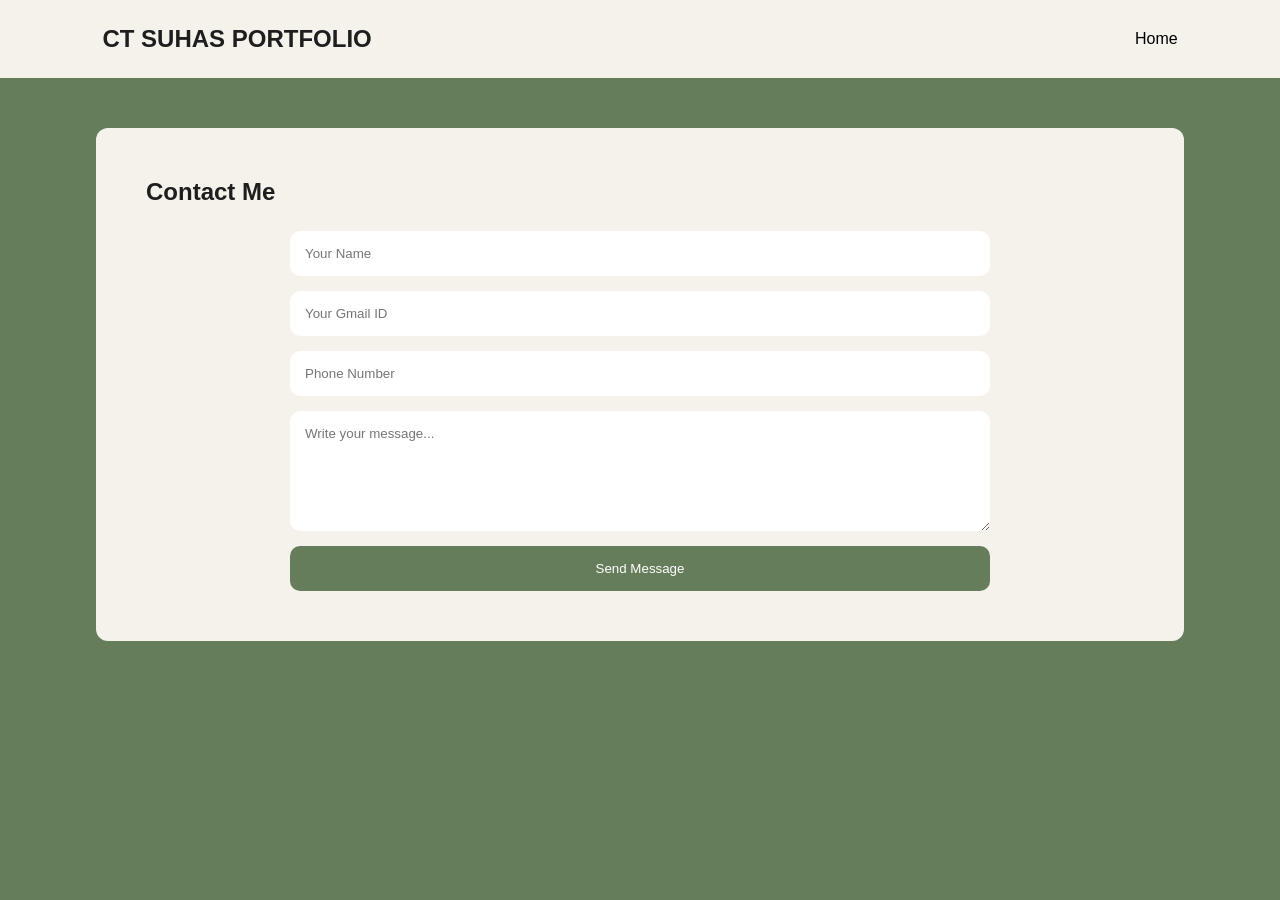
==== contact.html @ 2fefd1f5 "Professional Portfolio" ====
<!DOCTYPE html>
<html>
<head>

<title>Contact CT Suhas</title>

<link rel="stylesheet" href="style.css">

</head>

<body>

<header>

    <div class="logo">
        CT SUHAS PORTFOLIO
    </div>

    <nav>

        <a href="index.html">
            Home
        </a>

    </nav>

</header>

<section class="content-section">

    <h2>Contact Me</h2>

    <form
        class="contact-form"
        action="https://formspree.io/f/mdavabdr"
        method="POST">

        <input
            type="text"
            name="name"
            placeholder="Your Name"
            required>

        <input
            type="email"
            name="email"
            placeholder="Your Gmail ID"
            required>

        <input
            type="tel"
            name="phone"
            placeholder="Phone Number"
            required>

        <textarea
            name="message"
            rows="6"
            placeholder="Write your message..."
            required></textarea>

        <button type="submit">

            Send Message

        </button>

    </form>

</section>

</body>
</html>
---- style.css ----
*{
margin:0;
padding:0;
box-sizing:border-box;
font-family:Arial,sans-serif;
scroll-behavior:smooth;
}

body{
background:#657D5A;
color:#1E1E1E;
}

header{
background:#F5F2EB;
padding:25px 8%;
display:flex;
justify-content:space-between;
align-items:center;
}

.logo{
font-size:1.5rem;
font-weight:bold;
}

nav a{
margin-left:20px;
text-decoration:none;
color:black;
}

.hero{
display:flex;
justify-content:space-between;
align-items:center;
padding:80px 10%;
min-height:70vh;
}

.hero-left{
width:60%;
}

.hero-left h1{
font-size:4rem;
margin-bottom:20px;
}

.hero-left p{
font-size:1.2rem;
line-height:1.8;
}

.contact-btn{
background:#F5F2EB;
padding:18px 30px;
border-radius:10px;
text-decoration:none;
color:black;
font-weight:bold;
}

.content-section{
background:#F5F2EB;
margin:50px auto;
width:85%;
padding:50px;
border-radius:12px;
}

.content-section h2{
margin-bottom:25px;
}

.card{
background:#EAE3D7;
padding:20px;
margin-bottom:15px;
border-radius:10px;
}

.skills-grid{
display:grid;
grid-template-columns:repeat(auto-fit,minmax(150px,1fr));
gap:15px;
}

.skill{
background:#EAE3D7;
padding:20px;
text-align:center;
border-radius:10px;
}

.accordion{
background:#EAE3D7;
cursor:pointer;
padding:18px;
width:100%;
border:none;
text-align:left;
font-size:1rem;
margin-top:10px;
}

.panel{
display:none;
background:white;
padding:20px;
}

.contact-form{
display:flex;
flex-direction:column;
gap:15px;
max-width:700px;
margin:auto;
}

.contact-form input,
.contact-form textarea{
padding:15px;
border:none;
border-radius:10px;
}

.contact-form button{
padding:15px;
background:#657D5A;
color:white;
border:none;
border-radius:10px;
cursor:pointer;
}

footer{
background:#F5F2EB;
text-align:center;
padding:25px;
margin-top:50px;
}

@media(max-width:768px){

.hero{
flex-direction:column;
text-align:center;
}

.hero-left{
width:100%;
}

.hero-left h1{
font-size:2.5rem;
}

}
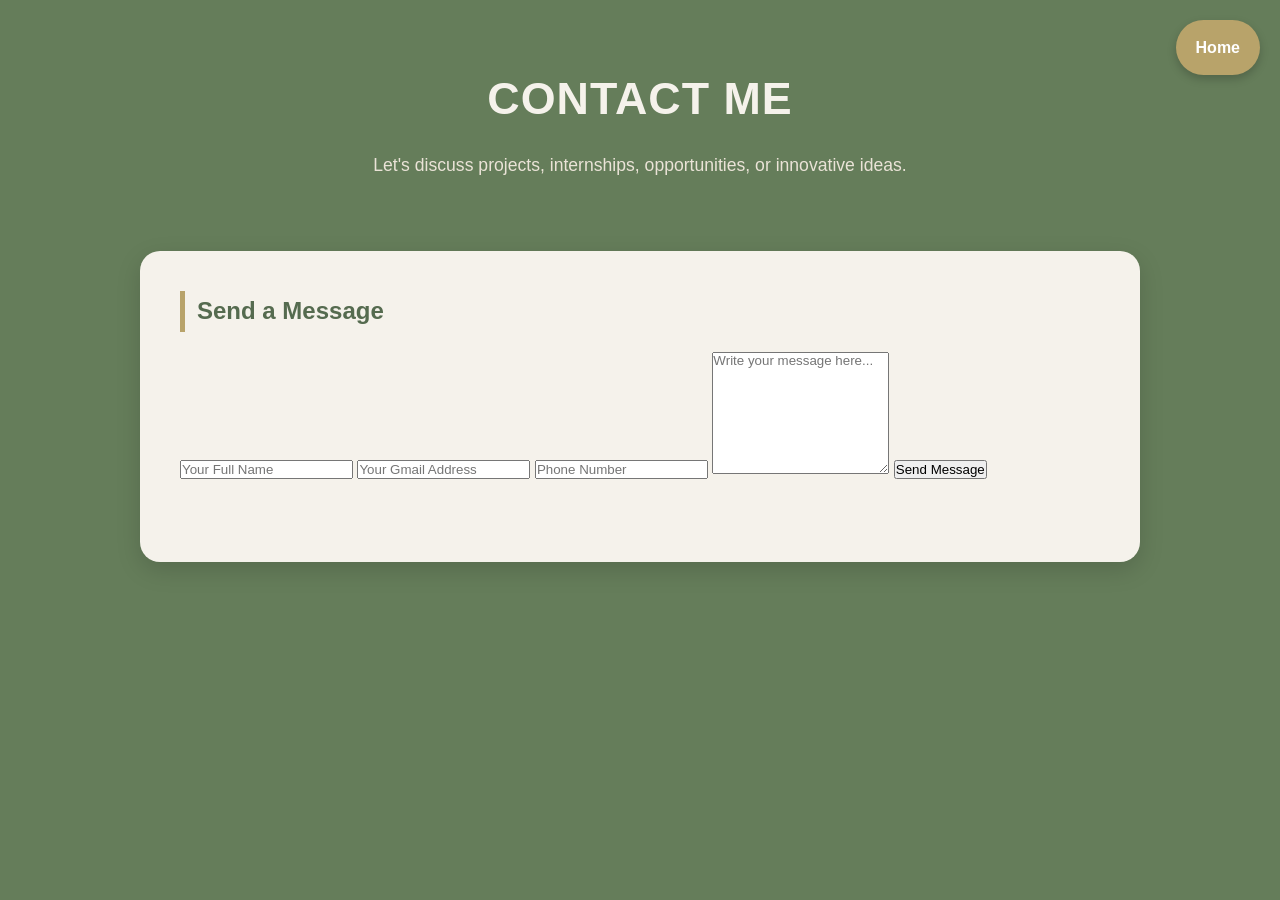
==== commit 4e55aac8: "Professional Portfolio" ====
--- a/contact.html
+++ b/contact.html
@@ -1,6 +1,10 @@
 <!DOCTYPE html>
-<html>
+<html lang="en">
+
 <head>
+
+<meta charset="UTF-8">
+<meta name="viewport" content="width=device-width, initial-scale=1.0">
 
 <title>Contact CT Suhas</title>
 
@@ -10,64 +14,66 @@
 
 <body>
 
+<a href="index.html" class="contact-btn">
+    Home
+</a>
+
 <header>
 
-    <div class="logo">
-        CT SUHAS PORTFOLIO
-    </div>
+    <h1>CONTACT ME</h1>
 
-    <nav>
-
-        <a href="index.html">
-            Home
-        </a>
-
-    </nav>
+    <p class="subtitle">
+        Let's discuss projects, internships, opportunities,
+        or innovative ideas.
+    </p>
 
 </header>
 
-<section class="content-section">
+<div class="container">
 
-    <h2>Contact Me</h2>
+    <section>
 
-    <form
-        class="contact-form"
-        action="https://formspree.io/f/mdavabdr"
-        method="POST">
+        <h2>Send a Message</h2>
 
-        <input
-            type="text"
-            name="name"
-            placeholder="Your Name"
-            required>
+        <form
+            action="https://formspree.io/f/mdavabdr"
+            method="POST"
+            class="contact-form">
 
-        <input
-            type="email"
-            name="email"
-            placeholder="Your Gmail ID"
-            required>
+            <input
+                type="text"
+                name="name"
+                placeholder="Your Full Name"
+                required>
 
-        <input
-            type="tel"
-            name="phone"
-            placeholder="Phone Number"
-            required>
+            <input
+                type="email"
+                name="email"
+                placeholder="Your Gmail Address"
+                required>
 
-        <textarea
-            name="message"
-            rows="6"
-            placeholder="Write your message..."
-            required></textarea>
+            <input
+                type="tel"
+                name="phone"
+                placeholder="Phone Number"
+                required>
 
-        <button type="submit">
+            <textarea
+                name="message"
+                rows="8"
+                placeholder="Write your message here..."
+                required></textarea>
 
-            Send Message
+            <button type="submit">
+                Send Message
+            </button>
 
-        </button>
+        </form>
 
-    </form>
+    </section>
 
-</section>
+</div>
 
 </body>
+
 </html>
--- a/style.css
+++ b/style.css
@@ -1,159 +1,167 @@
+/* ---------- RESET ---------- */
+
 *{
-margin:0;
-padding:0;
-box-sizing:border-box;
-font-family:Arial,sans-serif;
-scroll-behavior:smooth;
+    margin:0;
+    padding:0;
+    box-sizing:border-box;
+    font-family:'Segoe UI',sans-serif;
 }
 
 body{
-background:#657D5A;
-color:#1E1E1E;
+    background:#657D5A;
+    color:#1E1E1E;
+    line-height:1.7;
 }
 
+/* ---------- HEADER ---------- */
+
 header{
-background:#F5F2EB;
-padding:25px 8%;
-display:flex;
-justify-content:space-between;
-align-items:center;
+    text-align:center;
+    padding:60px 20px 40px;
 }
 
-.logo{
-font-size:1.5rem;
-font-weight:bold;
+header h1{
+    color:#F5F2EB;
+    font-size:2.8rem;
+    margin-bottom:15px;
+    letter-spacing:1px;
 }
 
-nav a{
-margin-left:20px;
-text-decoration:none;
-color:black;
+.subtitle{
+    color:#EAE3D7;
+    font-size:1.1rem;
 }
 
-.hero{
-display:flex;
-justify-content:space-between;
-align-items:center;
-padding:80px 10%;
-min-height:70vh;
+/* ---------- MAIN CONTAINER ---------- */
+
+.container{
+    max-width:1000px;
+    margin:30px auto;
+    background:#F5F2EB;
+    padding:40px;
+    border-radius:20px;
+    box-shadow:0 8px 25px rgba(0,0,0,0.15);
 }
 
-.hero-left{
-width:60%;
+/* ---------- SECTIONS ---------- */
+
+section{
+    margin-bottom:40px;
 }
 
-.hero-left h1{
-font-size:4rem;
-margin-bottom:20px;
+h2{
+    color:#556B4F;
+    margin-bottom:20px;
+    border-left:5px solid #B8A36A;
+    padding-left:12px;
 }
 
-.hero-left p{
-font-size:1.2rem;
-line-height:1.8;
+p{
+    color:#333;
+}
+
+/* ---------- ACCORDION ---------- */
+
+.accordion{
+    width:100%;
+    background:#EAE3D7;
+    border:none;
+    padding:15px;
+    text-align:left;
+    border-radius:8px;
+    margin-bottom:10px;
+    cursor:pointer;
+    font-size:1rem;
+    font-weight:600;
+    transition:0.3s;
+}
+
+.accordion:hover{
+    background:#D8D0C3;
+}
+
+.details{
+    display:none;
+    background:white;
+    padding:15px;
+    border-radius:8px;
+    margin-bottom:15px;
+    border-left:4px solid #B8A36A;
+}
+
+/* ---------- SKILLS ---------- */
+
+.skills{
+    display:flex;
+    flex-direction:column;
+    gap:12px;
+}
+
+.skill-item{
+    background:#EAE3D7;
+    padding:15px;
+    border-radius:8px;
+    transition:0.3s;
+}
+
+.skill-item:hover{
+    background:#D8D0C3;
+    transform:translateX(5px);
+}
+
+/* ---------- BUTTONS ---------- */
+
+.resume-btn{
+    display:inline-block;
+    background:#B8A36A;
+    color:white;
+    text-decoration:none;
+    padding:14px 28px;
+    border-radius:8px;
+    font-weight:bold;
+    transition:0.3s;
+}
+
+.resume-btn:hover{
+    background:#9D8855;
 }
 
 .contact-btn{
-background:#F5F2EB;
-padding:18px 30px;
-border-radius:10px;
-text-decoration:none;
-color:black;
-font-weight:bold;
+    position:fixed;
+    top:20px;
+    right:20px;
+    background:#B8A36A;
+    color:white;
+    text-decoration:none;
+    padding:14px 20px;
+    border-radius:30px;
+    font-weight:bold;
+    box-shadow:0 4px 10px rgba(0,0,0,0.2);
+    transition:0.3s;
 }
 
-.content-section{
-background:#F5F2EB;
-margin:50px auto;
-width:85%;
-padding:50px;
-border-radius:12px;
+.contact-btn:hover{
+    background:#9D8855;
 }
 
-.content-section h2{
-margin-bottom:25px;
-}
-
-.card{
-background:#EAE3D7;
-padding:20px;
-margin-bottom:15px;
-border-radius:10px;
-}
-
-.skills-grid{
-display:grid;
-grid-template-columns:repeat(auto-fit,minmax(150px,1fr));
-gap:15px;
-}
-
-.skill{
-background:#EAE3D7;
-padding:20px;
-text-align:center;
-border-radius:10px;
-}
-
-.accordion{
-background:#EAE3D7;
-cursor:pointer;
-padding:18px;
-width:100%;
-border:none;
-text-align:left;
-font-size:1rem;
-margin-top:10px;
-}
-
-.panel{
-display:none;
-background:white;
-padding:20px;
-}
-
-.contact-form{
-display:flex;
-flex-direction:column;
-gap:15px;
-max-width:700px;
-margin:auto;
-}
-
-.contact-form input,
-.contact-form textarea{
-padding:15px;
-border:none;
-border-radius:10px;
-}
-
-.contact-form button{
-padding:15px;
-background:#657D5A;
-color:white;
-border:none;
-border-radius:10px;
-cursor:pointer;
-}
-
-footer{
-background:#F5F2EB;
-text-align:center;
-padding:25px;
-margin-top:50px;
-}
+/* ---------- MOBILE ---------- */
 
 @media(max-width:768px){
 
-.hero{
-flex-direction:column;
-text-align:center;
-}
+    header h1{
+        font-size:2rem;
+    }
 
-.hero-left{
-width:100%;
-}
+    .container{
+        margin:15px;
+        padding:25px;
+    }
 
-.hero-left h1{
-font-size:2.5rem;
-}
+    .contact-btn{
+        top:15px;
+        right:15px;
+        padding:12px 16px;
+        font-size:0.9rem;
+    }
 
-}
+}
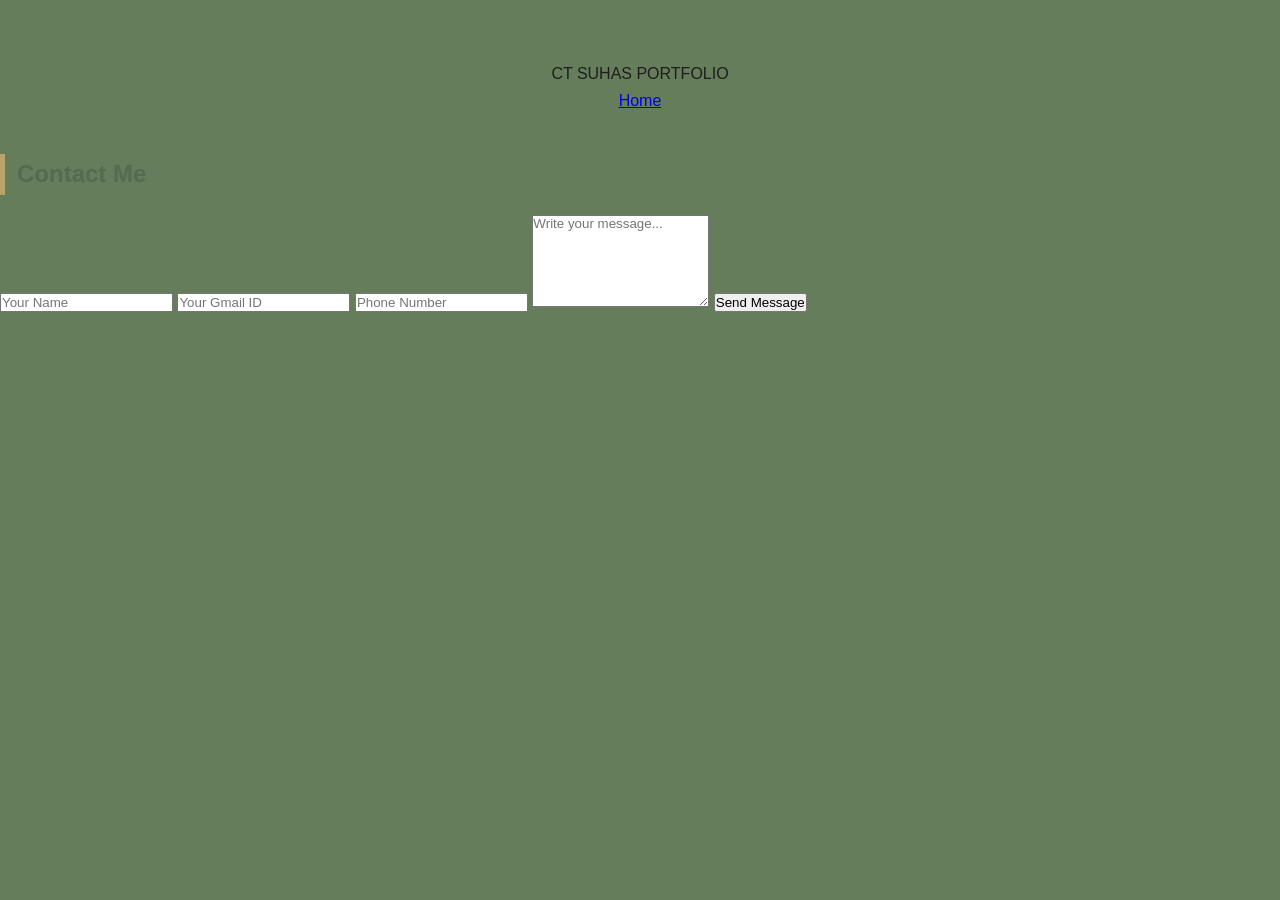
==== commit 6d2f37d0: "Professional Portfolio" ====
--- a/contact.html
+++ b/contact.html
@@ -1,10 +1,6 @@
 <!DOCTYPE html>
-<html lang="en">
-
+<html>
 <head>
-
-<meta charset="UTF-8">
-<meta name="viewport" content="width=device-width, initial-scale=1.0">
 
 <title>Contact CT Suhas</title>
 
@@ -14,66 +10,64 @@
 
 <body>
 
-<a href="index.html" class="contact-btn">
-    Home
-</a>
-
 <header>
 
-    <h1>CONTACT ME</h1>
+    <div class="logo">
+        CT SUHAS PORTFOLIO
+    </div>
 
-    <p class="subtitle">
-        Let's discuss projects, internships, opportunities,
-        or innovative ideas.
-    </p>
+    <nav>
+
+        <a href="index.html">
+            Home
+        </a>
+
+    </nav>
 
 </header>
 
-<div class="container">
+<section class="content-section">
 
-    <section>
+    <h2>Contact Me</h2>
 
-        <h2>Send a Message</h2>
+    <form
+        class="contact-form"
+        action="https://formspree.io/f/mdavabdr"
+        method="POST">
 
-        <form
-            action="https://formspree.io/f/mdavabdr"
-            method="POST"
-            class="contact-form">
+        <input
+            type="text"
+            name="name"
+            placeholder="Your Name"
+            required>
 
-            <input
-                type="text"
-                name="name"
-                placeholder="Your Full Name"
-                required>
+        <input
+            type="email"
+            name="email"
+            placeholder="Your Gmail ID"
+            required>
 
-            <input
-                type="email"
-                name="email"
-                placeholder="Your Gmail Address"
-                required>
+        <input
+            type="tel"
+            name="phone"
+            placeholder="Phone Number"
+            required>
 
-            <input
-                type="tel"
-                name="phone"
-                placeholder="Phone Number"
-                required>
+        <textarea
+            name="message"
+            rows="6"
+            placeholder="Write your message..."
+            required></textarea>
 
-            <textarea
-                name="message"
-                rows="8"
-                placeholder="Write your message here..."
-                required></textarea>
+        <button type="submit">
 
-            <button type="submit">
-                Send Message
-            </button>
+            Send Message
 
-        </form>
+        </button>
 
-    </section>
+    </form>
 
-</div>
+</section>
 
 </body>
-
 </html>
--- a/style.css
+++ b/style.css
@@ -1,5 +1,3 @@
-/* ---------- RESET ---------- */
-
 *{
     margin:0;
     padding:0;
@@ -21,54 +19,54 @@
 }
 
 header h1{
+    font-size:3rem;
     color:#F5F2EB;
-    font-size:2.8rem;
+    letter-spacing:2px;
     margin-bottom:15px;
-    letter-spacing:1px;
 }
 
 .subtitle{
     color:#EAE3D7;
-    font-size:1.1rem;
+    font-size:1.2rem;
 }
 
 /* ---------- MAIN CONTAINER ---------- */
 
 .container{
     max-width:1000px;
-    margin:30px auto;
-    background:#F5F2EB;
-    padding:40px;
-    border-radius:20px;
-    box-shadow:0 8px 25px rgba(0,0,0,0.15);
+    margin:auto;
+    padding:30px;
 }
 
-/* ---------- SECTIONS ---------- */
+.left-content{
+    background:#F5F2EB;
+    border-radius:20px;
+    padding:40px;
+    box-shadow:0 10px 30px rgba(0,0,0,0.15);
+}
+
+/* ---------- SECTION ---------- */
 
 section{
     margin-bottom:40px;
 }
 
 h2{
+    margin-bottom:20px;
     color:#556B4F;
-    margin-bottom:20px;
     border-left:5px solid #B8A36A;
     padding-left:12px;
-}
-
-p{
-    color:#333;
 }
 
 /* ---------- ACCORDION ---------- */
 
 .accordion{
     width:100%;
+    text-align:left;
     background:#EAE3D7;
     border:none;
-    padding:15px;
-    text-align:left;
-    border-radius:8px;
+    padding:16px;
+    border-radius:10px;
     margin-bottom:10px;
     cursor:pointer;
     font-size:1rem;
@@ -77,15 +75,16 @@
 }
 
 .accordion:hover{
-    background:#D8D0C3;
+    background:#dcd3c4;
+    transform:translateX(5px);
 }
 
 .details{
     display:none;
     background:white;
-    padding:15px;
-    border-radius:8px;
+    padding:18px;
     margin-bottom:15px;
+    border-radius:10px;
     border-left:4px solid #B8A36A;
 }
 
@@ -100,13 +99,14 @@
 .skill-item{
     background:#EAE3D7;
     padding:15px;
-    border-radius:8px;
+    border-radius:10px;
+    font-weight:500;
     transition:0.3s;
 }
 
 .skill-item:hover{
-    background:#D8D0C3;
-    transform:translateX(5px);
+    background:#dcd3c4;
+    transform:translateX(8px);
 }
 
 /* ---------- BUTTONS ---------- */
@@ -117,31 +117,53 @@
     color:white;
     text-decoration:none;
     padding:14px 28px;
-    border-radius:8px;
+    border-radius:10px;
     font-weight:bold;
     transition:0.3s;
 }
 
 .resume-btn:hover{
-    background:#9D8855;
+    background:#9c8854;
 }
 
 .contact-btn{
     position:fixed;
-    top:20px;
-    right:20px;
+    right:25px;
+    top:25px;
+    text-decoration:none;
     background:#B8A36A;
     color:white;
-    text-decoration:none;
-    padding:14px 20px;
-    border-radius:30px;
+    padding:14px 22px;
+    border-radius:50px;
     font-weight:bold;
-    box-shadow:0 4px 10px rgba(0,0,0,0.2);
+    z-index:999;
+    box-shadow:0 5px 15px rgba(0,0,0,0.2);
     transition:0.3s;
 }
 
 .contact-btn:hover{
-    background:#9D8855;
+    background:#9c8854;
+    transform:scale(1.05);
+}
+
+/* ---------- SCROLL EFFECT ---------- */
+
+.left-content section{
+    animation:fadeUp 0.8s ease;
+}
+
+@keyframes fadeUp{
+
+    from{
+        opacity:0;
+        transform:translateY(20px);
+    }
+
+    to{
+        opacity:1;
+        transform:translateY(0);
+    }
+
 }
 
 /* ---------- MOBILE ---------- */
@@ -152,15 +174,14 @@
         font-size:2rem;
     }
 
-    .container{
-        margin:15px;
+    .left-content{
         padding:25px;
     }
 
     .contact-btn{
+        right:15px;
         top:15px;
-        right:15px;
-        padding:12px 16px;
+        padding:12px 18px;
         font-size:0.9rem;
     }
 
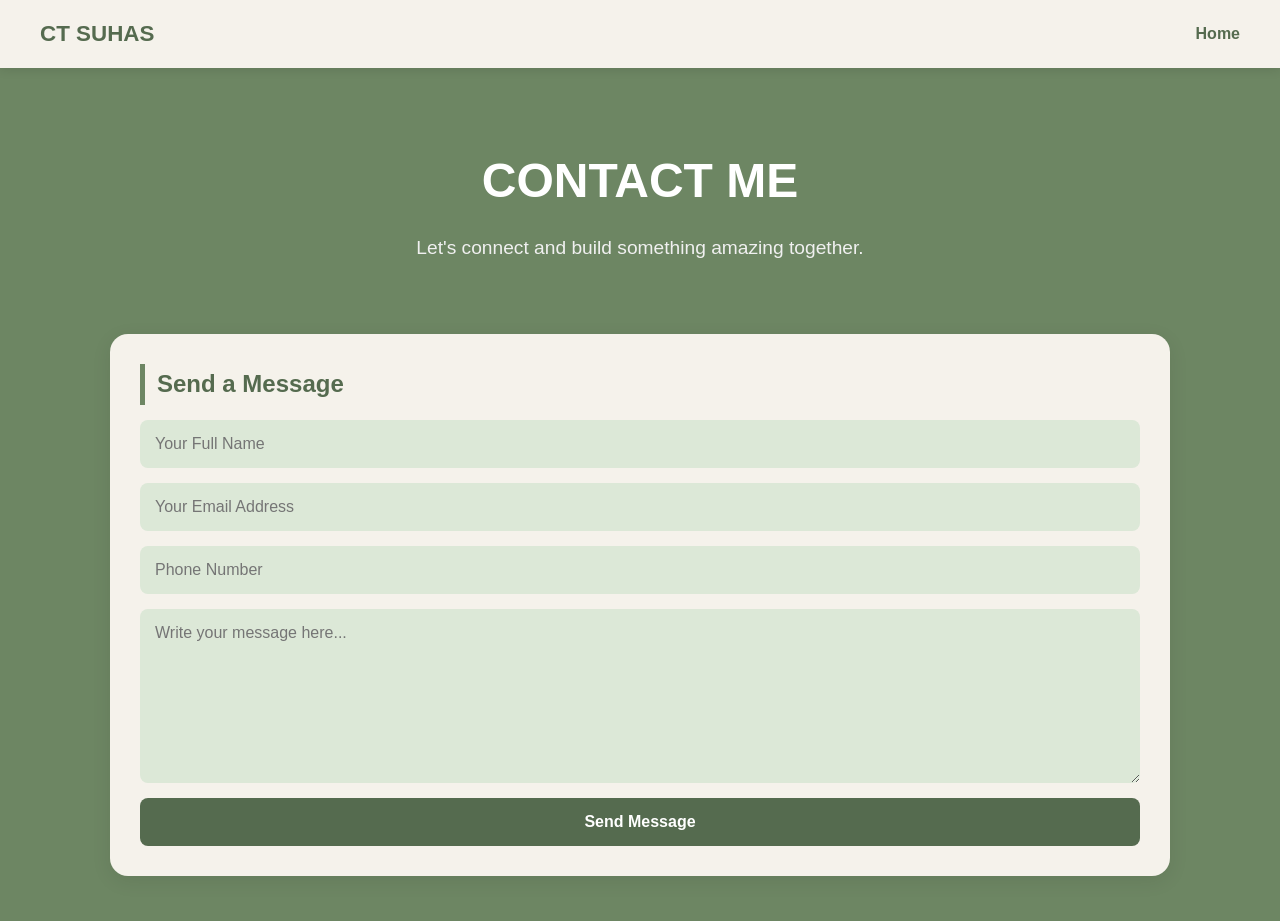
==== commit 1b53cb24: "Final Portfolio" ====
--- a/contact.html
+++ b/contact.html
@@ -1,6 +1,10 @@
 <!DOCTYPE html>
-<html>
+<html lang="en">
+
 <head>
+
+<meta charset="UTF-8">
+<meta name="viewport" content="width=device-width, initial-scale=1.0">
 
 <title>Contact CT Suhas</title>
 
@@ -10,64 +14,83 @@
 
 <body>
 
+<!-- FIXED NAVBAR -->
+
+<nav class="navbar">
+
+<div class="logo">
+CT SUHAS
+</div>
+
+<ul>
+
+<li><a href="index.html">Home</a></li>
+
+</ul>
+
+</nav>
+
 <header>
 
-    <div class="logo">
-        CT SUHAS PORTFOLIO
-    </div>
+<h1>
+CONTACT ME
+</h1>
 
-    <nav>
+<p class="subtitle">
 
-        <a href="index.html">
-            Home
-        </a>
+Let's connect and build something amazing together.
 
-    </nav>
+</p>
 
 </header>
 
-<section class="content-section">
+<div class="container">
 
-    <h2>Contact Me</h2>
+<section class="content-card">
 
-    <form
-        class="contact-form"
-        action="https://formspree.io/f/mdavabdr"
-        method="POST">
+<h2>Send a Message</h2>
 
-        <input
-            type="text"
-            name="name"
-            placeholder="Your Name"
-            required>
+<form
+action="https://formspree.io/f/mdavabdr"
+method="POST"
+class="contact-form">
 
-        <input
-            type="email"
-            name="email"
-            placeholder="Your Gmail ID"
-            required>
+<input
+type="text"
+name="name"
+placeholder="Your Full Name"
+required>
 
-        <input
-            type="tel"
-            name="phone"
-            placeholder="Phone Number"
-            required>
+<input
+type="email"
+name="email"
+placeholder="Your Email Address"
+required>
 
-        <textarea
-            name="message"
-            rows="6"
-            placeholder="Write your message..."
-            required></textarea>
+<input
+type="tel"
+name="phone"
+placeholder="Phone Number"
+required>
 
-        <button type="submit">
+<textarea
+name="message"
+rows="8"
+placeholder="Write your message here..."
+required></textarea>
 
-            Send Message
+<button type="submit">
 
-        </button>
+Send Message
 
-    </form>
+</button>
+
+</form>
 
 </section>
 
+</div>
+
 </body>
+
 </html>
--- a/style.css
+++ b/style.css
@@ -1,3 +1,7 @@
+/* =========================
+   GLOBAL
+========================= */
+
 *{
     margin:0;
     padding:0;
@@ -5,184 +9,273 @@
     font-family:'Segoe UI',sans-serif;
 }
 
+html{
+    scroll-behavior:smooth;
+}
+
 body{
-    background:#657D5A;
-    color:#1E1E1E;
+    background:#6D8663;
+    color:#1f1f1f;
     line-height:1.7;
 }
 
-/* ---------- HEADER ---------- */
+/* =========================
+   NAVBAR
+========================= */
+
+.navbar{
+    position:fixed;
+    top:0;
+    left:0;
+    width:100%;
+    background:#F5F2EB;
+    display:flex;
+    justify-content:space-between;
+    align-items:center;
+    padding:15px 40px;
+    z-index:1000;
+    box-shadow:0 2px 10px rgba(0,0,0,0.1);
+}
+
+.logo{
+    font-size:1.4rem;
+    font-weight:bold;
+    color:#556B4F;
+}
+
+.navbar ul{
+    display:flex;
+    list-style:none;
+    gap:25px;
+}
+
+.navbar a{
+    text-decoration:none;
+    color:#556B4F;
+    font-weight:600;
+}
+
+.navbar a:hover{
+    color:#8BA57E;
+}
+
+/* =========================
+   HEADER
+========================= */
 
 header{
+    margin-top:90px;
     text-align:center;
-    padding:60px 20px 40px;
+    padding:50px 20px;
 }
 
 header h1{
+    color:white;
     font-size:3rem;
-    color:#F5F2EB;
-    letter-spacing:2px;
+    margin-bottom:10px;
+}
+
+.subtitle{
+    color:#F0F0F0;
+    font-size:1.2rem;
+}
+
+/* =========================
+   MAIN CONTAINER
+========================= */
+
+.container{
+    max-width:1100px;
+    margin:auto;
+    padding:20px;
+}
+
+/* =========================
+   CONTENT CARDS
+========================= */
+
+.content-card{
+    background:#F5F2EB;
+    padding:30px;
+    border-radius:18px;
+    margin-bottom:25px;
+    box-shadow:0 5px 20px rgba(0,0,0,0.08);
+}
+
+.content-card h2{
+    color:#556B4F;
     margin-bottom:15px;
-}
-
-.subtitle{
-    color:#EAE3D7;
-    font-size:1.2rem;
-}
-
-/* ---------- MAIN CONTAINER ---------- */
-
-.container{
-    max-width:1000px;
-    margin:auto;
-    padding:30px;
-}
-
-.left-content{
-    background:#F5F2EB;
-    border-radius:20px;
-    padding:40px;
-    box-shadow:0 10px 30px rgba(0,0,0,0.15);
-}
-
-/* ---------- SECTION ---------- */
-
-section{
-    margin-bottom:40px;
-}
-
-h2{
-    margin-bottom:20px;
-    color:#556B4F;
-    border-left:5px solid #B8A36A;
+    border-left:5px solid #6D8663;
     padding-left:12px;
 }
 
-/* ---------- ACCORDION ---------- */
+/* =========================
+   ACCORDION
+========================= */
 
 .accordion{
     width:100%;
+    background:#DCE8D7;
+    border:none;
+    padding:15px;
     text-align:left;
-    background:#EAE3D7;
-    border:none;
-    padding:16px;
-    border-radius:10px;
+    font-size:1rem;
+    border-radius:8px;
+    cursor:pointer;
     margin-bottom:10px;
-    cursor:pointer;
-    font-size:1rem;
     font-weight:600;
     transition:0.3s;
 }
 
 .accordion:hover{
-    background:#dcd3c4;
-    transform:translateX(5px);
+    background:#C7DBC0;
 }
 
 .details{
     display:none;
     background:white;
-    padding:18px;
+    padding:15px;
+    border-left:4px solid #6D8663;
     margin-bottom:15px;
-    border-radius:10px;
-    border-left:4px solid #B8A36A;
-}
-
-/* ---------- SKILLS ---------- */
+    border-radius:8px;
+}
+
+/* =========================
+   SKILLS & HOBBIES
+========================= */
 
 .skills{
     display:flex;
     flex-direction:column;
-    gap:12px;
+    gap:10px;
 }
 
 .skill-item{
-    background:#EAE3D7;
-    padding:15px;
-    border-radius:10px;
-    font-weight:500;
+    background:#DCE8D7;
+    padding:15px;
+    border-radius:8px;
     transition:0.3s;
 }
 
 .skill-item:hover{
-    background:#dcd3c4;
-    transform:translateX(8px);
-}
-
-/* ---------- BUTTONS ---------- */
+    background:#C7DBC0;
+    transform:translateX(5px);
+}
+
+/* =========================
+   BUTTONS
+========================= */
 
 .resume-btn{
     display:inline-block;
-    background:#B8A36A;
+    background:#556B4F;
     color:white;
     text-decoration:none;
-    padding:14px 28px;
-    border-radius:10px;
+    padding:12px 25px;
+    border-radius:8px;
     font-weight:bold;
     transition:0.3s;
 }
 
 .resume-btn:hover{
-    background:#9c8854;
+    background:#44543F;
 }
 
 .contact-btn{
     position:fixed;
-    right:25px;
-    top:25px;
+    right:20px;
+    bottom:20px;
+    background:#556B4F;
+    color:white;
     text-decoration:none;
-    background:#B8A36A;
-    color:white;
-    padding:14px 22px;
+    padding:15px 20px;
     border-radius:50px;
-    font-weight:bold;
     z-index:999;
+    font-weight:bold;
     box-shadow:0 5px 15px rgba(0,0,0,0.2);
-    transition:0.3s;
 }
 
 .contact-btn:hover{
-    background:#9c8854;
-    transform:scale(1.05);
-}
-
-/* ---------- SCROLL EFFECT ---------- */
-
-.left-content section{
-    animation:fadeUp 0.8s ease;
-}
-
-@keyframes fadeUp{
-
-    from{
-        opacity:0;
-        transform:translateY(20px);
-    }
-
-    to{
-        opacity:1;
-        transform:translateY(0);
-    }
-
-}
-
-/* ---------- MOBILE ---------- */
+    background:#44543F;
+}
+
+/* =========================
+   CONTACT PAGE
+========================= */
+
+.contact-form{
+    display:flex;
+    flex-direction:column;
+    gap:15px;
+}
+
+.contact-form input,
+.contact-form textarea{
+    width:100%;
+    padding:15px;
+    border:none;
+    border-radius:8px;
+    background:#DCE8D7;
+    font-size:1rem;
+}
+
+.contact-form textarea{
+    resize:vertical;
+}
+
+.contact-form button{
+    background:#556B4F;
+    color:white;
+    border:none;
+    padding:15px;
+    border-radius:8px;
+    cursor:pointer;
+    font-size:1rem;
+    font-weight:bold;
+}
+
+.contact-form button:hover{
+    background:#44543F;
+}
+
+/* =========================
+   MOBILE
+========================= */
 
 @media(max-width:768px){
+
+    .navbar{
+        flex-direction:column;
+        gap:10px;
+        padding:15px;
+    }
+
+    .navbar ul{
+        flex-wrap:wrap;
+        justify-content:center;
+        gap:12px;
+    }
+
+    header{
+        margin-top:140px;
+    }
 
     header h1{
         font-size:2rem;
     }
 
-    .left-content{
-        padding:25px;
+    .container{
+        padding:10px;
+    }
+
+    .content-card{
+        padding:20px;
     }
 
     .contact-btn{
         right:15px;
-        top:15px;
-        padding:12px 18px;
-        font-size:0.9rem;
+        bottom:15px;
+        padding:12px 16px;
     }
 
 }
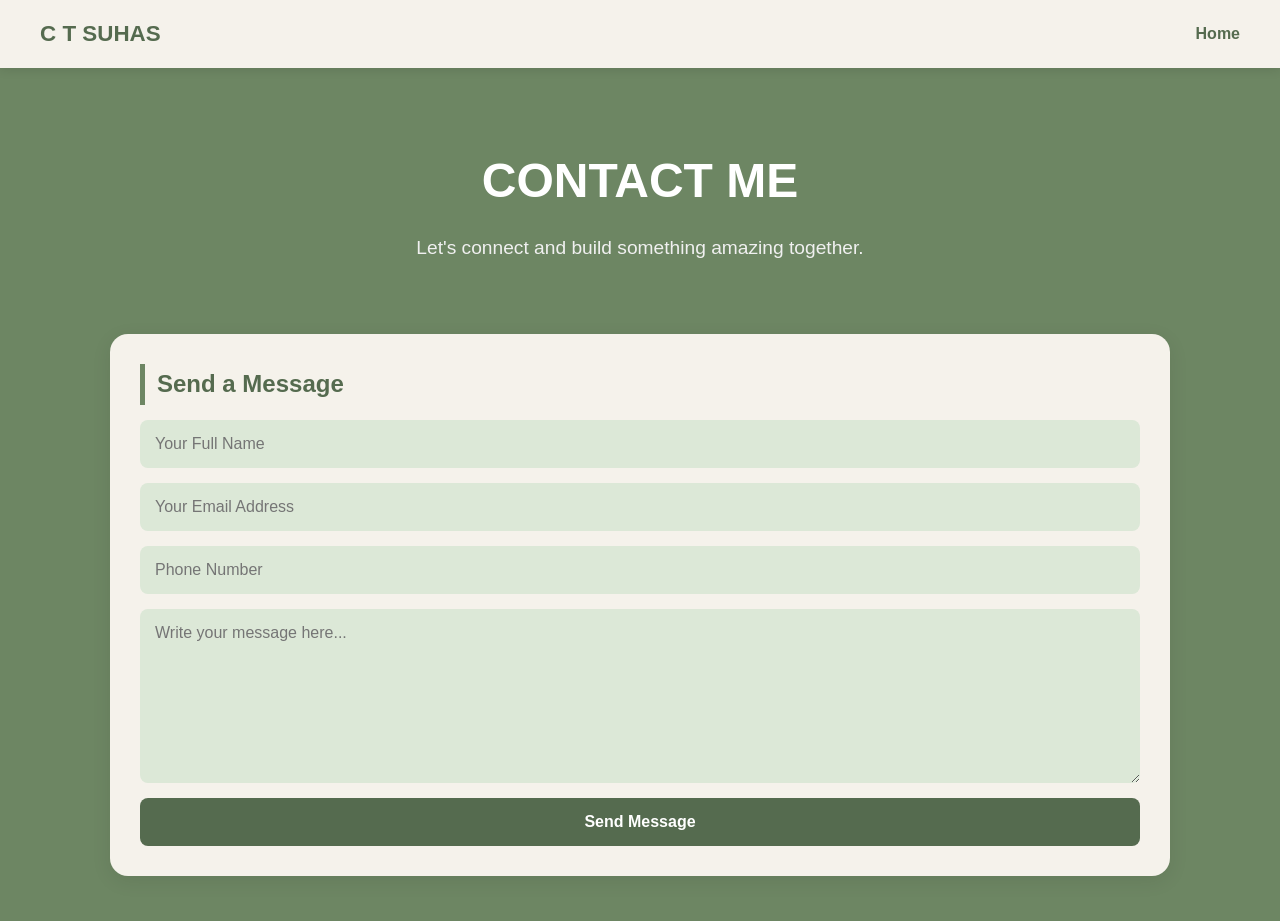
==== commit 27df27c9: "Final Portfolio" ====
--- a/contact.html
+++ b/contact.html
@@ -6,7 +6,7 @@
 <meta charset="UTF-8">
 <meta name="viewport" content="width=device-width, initial-scale=1.0">
 
-<title>Contact CT Suhas</title>
+<title>Contact C T Suhas</title>
 
 <link rel="stylesheet" href="style.css">
 
@@ -19,7 +19,7 @@
 <nav class="navbar">
 
 <div class="logo">
-CT SUHAS
+C T SUHAS
 </div>
 
 <ul>
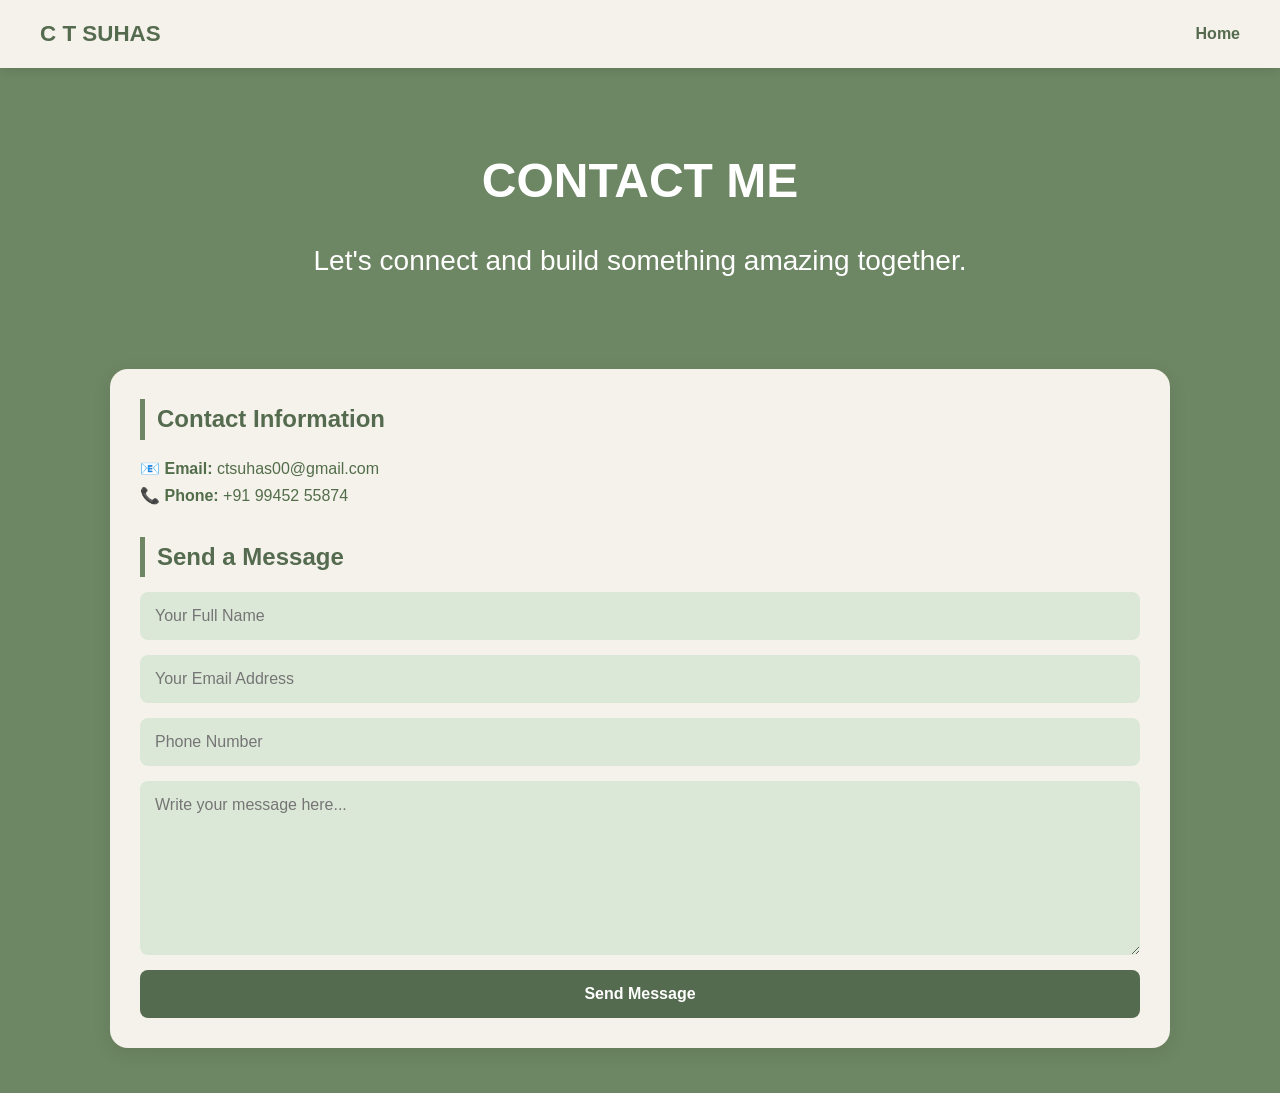
==== commit 8294b5ec: "Updated Resume" ====
--- a/contact.html
+++ b/contact.html
@@ -36,17 +36,30 @@
 CONTACT ME
 </h1>
 
-<p class="subtitle">
-
-Let's connect and build something amazing together.
-
-</p>
+<h6 class="tagline">Let's connect and build something amazing together.</h6>
 
 </header>
 
 <div class="container">
 
 <section class="content-card">
+
+<h2>Contact Information</h2>
+
+<div class="contact-info">
+
+    <p>
+        📧 <strong>Email:</strong>
+        ctsuhas00@gmail.com
+    </p>
+
+
+    <p>
+        📞 <strong>Phone:</strong>
+        +91 99452 55874
+     </p>
+<br>
+</div>
 
 <h2>Send a Message</h2>
 
--- a/style.css
+++ b/style.css
@@ -278,4 +278,31 @@
         padding:12px 16px;
     }
 
+    }
+    #about,
+    #education,
+    #internships,
+    #skills,
+    #projects,
+    #hobbies{
+        scroll-margin-top:120px;
+    }
+
+p {
+    text-align: justify;
+}
+
+h6 {
+    text-align: center;
+}
+.tagline {
+    text-align: center;
+    font-size: 1.75rem;      /* Increase size */
+    font-weight: 300;
+    color: white;     /* Make it slightly bold */
+    margin: 15px 0;
+}
+
+.contact-info p {
+    color: #526d4a; /* Dark green color */
 }
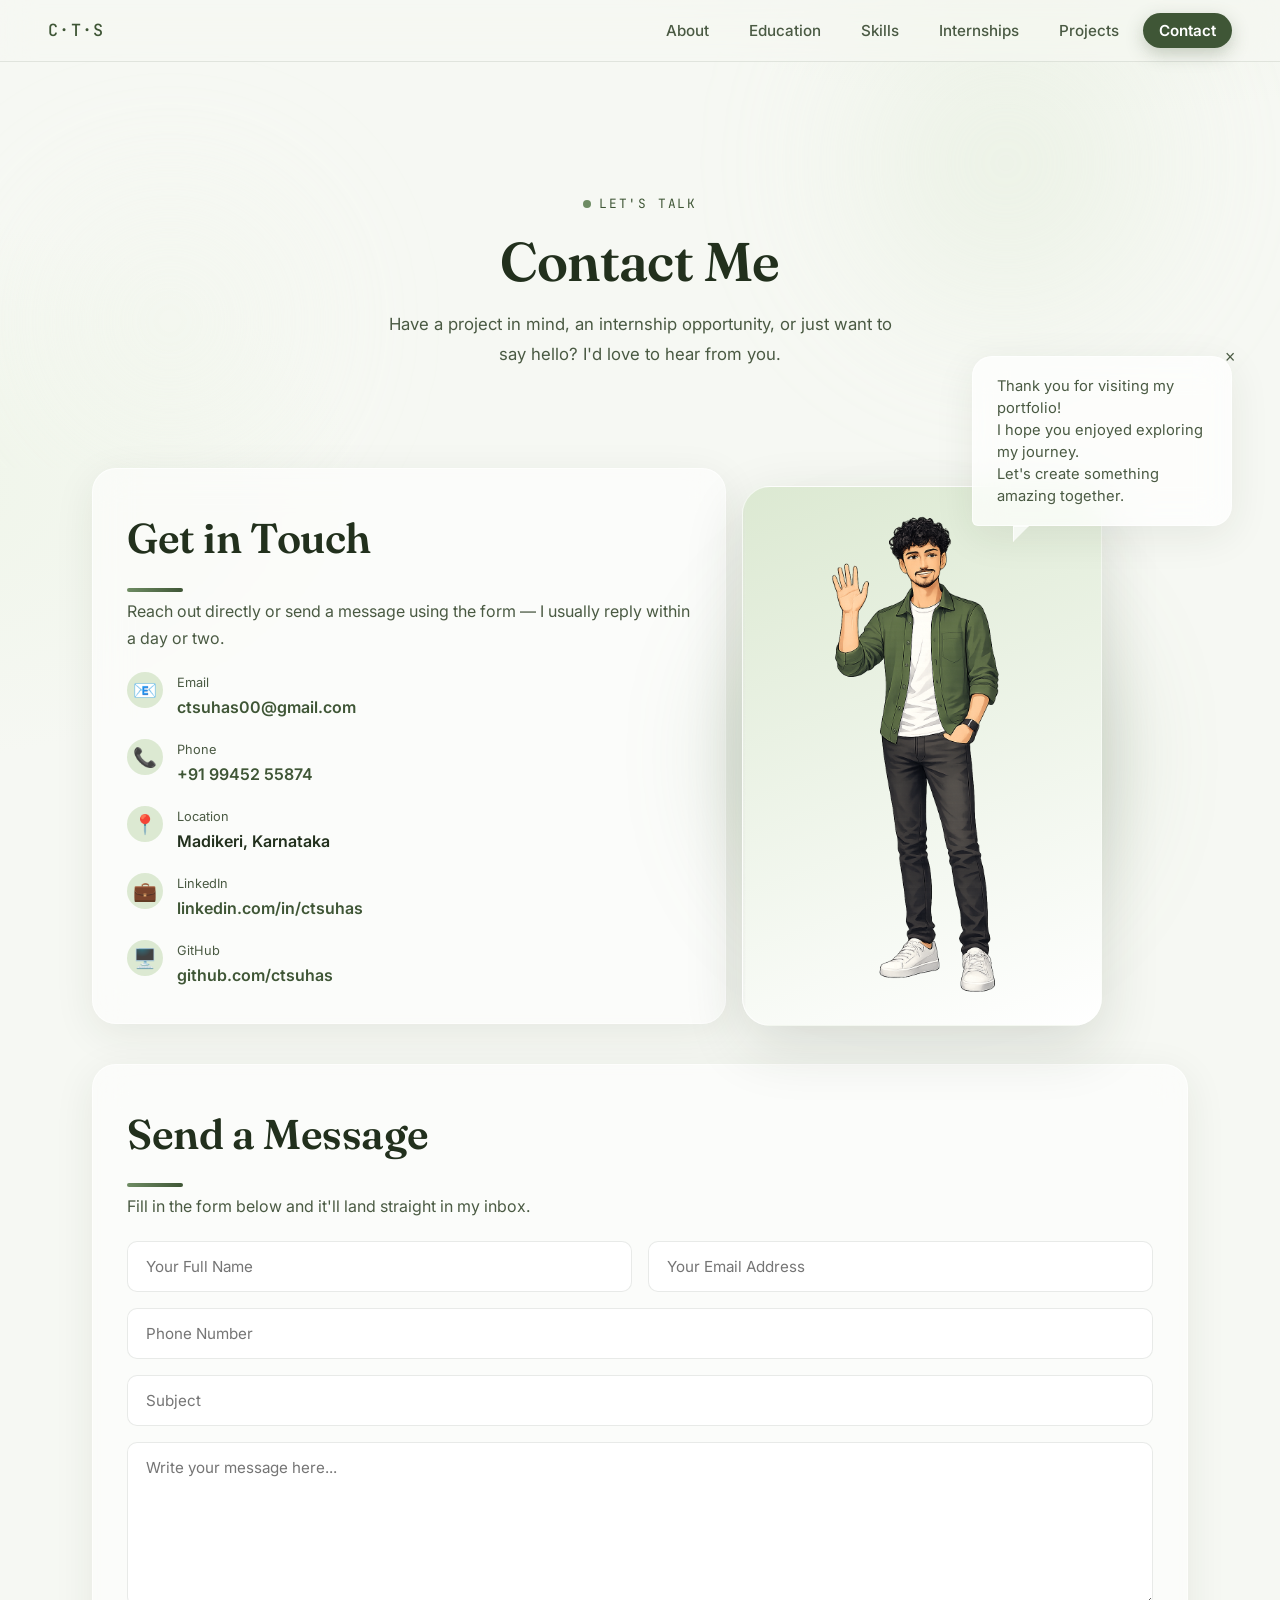
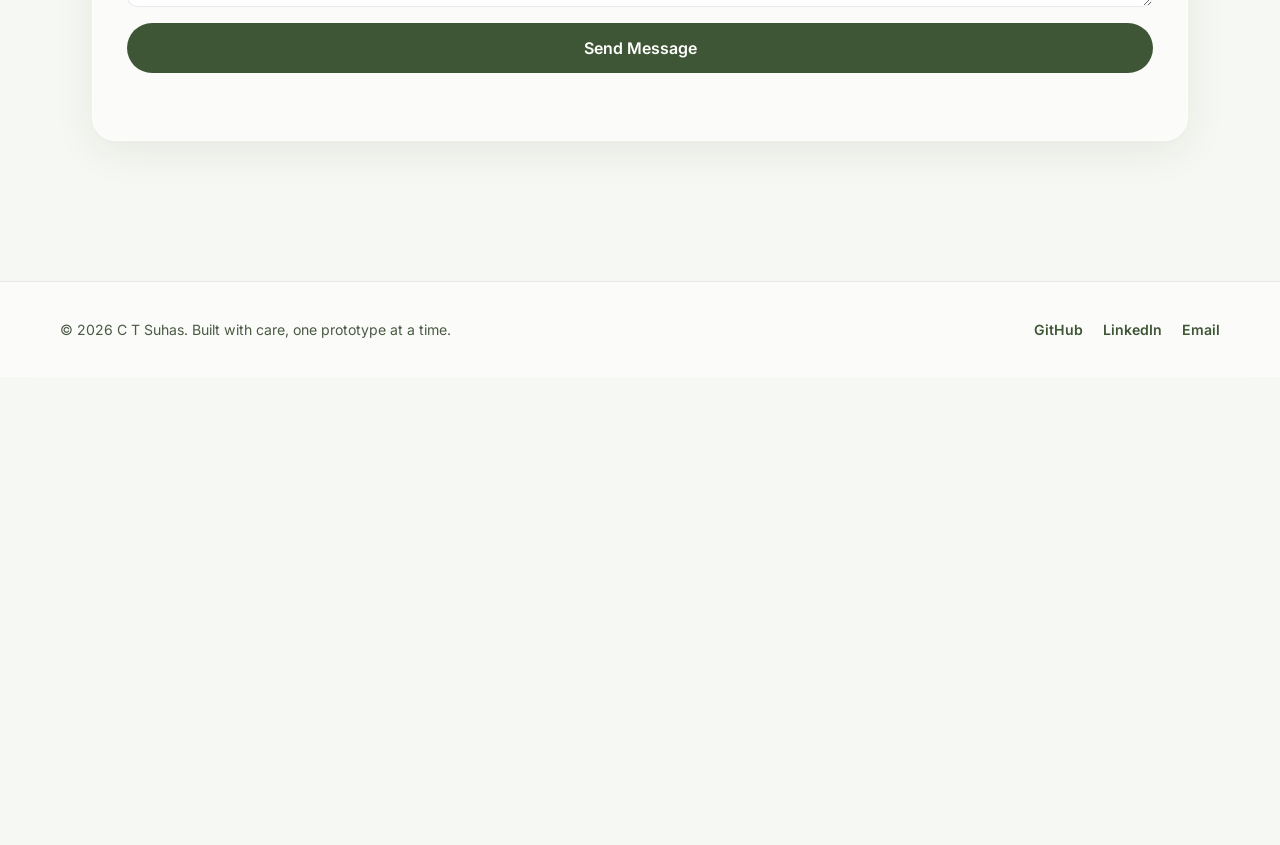
==== commit ea8a4cf0: "Add portfolio favicon" ====
--- a/contact.html
+++ b/contact.html
@@ -1,109 +1,292 @@
 <!DOCTYPE html>
 <html lang="en">
-
 <head>
-
 <meta charset="UTF-8">
 <meta name="viewport" content="width=device-width, initial-scale=1.0">
-
-<title>Contact C T Suhas</title>
+<meta name="description" content="Get in touch with C T Suhas.">
+<title>Contact — C T Suhas</title>
+
+<link rel="preconnect" href="https://fonts.googleapis.com">
+<link rel="preconnect" href="https://fonts.gstatic.com" crossorigin>
+<link href="https://fonts.googleapis.com/css2?family=Fraunces:opsz,wght@9..144,300;9..144,500;9..144,600;9..144,700&family=Inter:wght@300;400;500;600;700&family=JetBrains+Mono:wght@400;500&display=swap" rel="stylesheet">
 
 <link rel="stylesheet" href="style.css">
 
+<link rel="preload" as="image" href="assets/images/Contact%20Section.png">
 </head>
-
 <body>
 
+<div class="scroll-progress" id="scrollProgress"></div>
+
 <!-- FIXED NAVBAR -->
-
-<nav class="navbar">
-
-<div class="logo">
-C T SUHAS
-</div>
-
-<ul>
-
-<li><a href="index.html">Home</a></li>
-
-</ul>
-
+<nav class="navbar" id="navbar">
+  <a href="index.html" class="logo">C·T·S</a>
+
+  <button class="nav-toggle" id="navToggle" aria-label="Toggle navigation" aria-expanded="false">
+    <span></span><span></span><span></span>
+  </button>
+
+  <ul class="nav-links" id="navLinks">
+    <li><a href="index.html#about">About</a></li>
+    <li><a href="index.html#education">Education</a></li>
+    <li><a href="index.html#skills">Skills</a></li>
+    <li><a href="index.html#internships">Internships</a></li>
+    <li><a href="index.html#projects">Projects</a></li>
+    <li><a href="contact.html" class="nav-cta active">Contact</a></li>
+  </ul>
 </nav>
 
-<header>
-
-<h1>
-CONTACT ME
-</h1>
-
-<h6 class="tagline">Let's connect and build something amazing together.</h6>
-
+<header class="hero" style="min-height:52vh; padding-top:150px;">
+  <div class="hero-orbs" aria-hidden="true">
+    <span class="orb orb-1"></span>
+    <span class="orb orb-2"></span>
+  </div>
+  <div style="position:relative; z-index:1; text-align:center; max-width:700px; margin:0 auto;">
+    <p class="eyebrow" style="justify-content:center;">Let's talk</p>
+    <h1 class="hero-name" style="font-size:clamp(2.2rem, 5vw, 3.4rem);">Contact Me</h1>
+    <p class="hero-intro" style="margin:0 auto;">
+      Have a project in mind, an internship opportunity, or just want to say hello?
+      I'd love to hear from you.
+    </p>
+  </div>
 </header>
 
-<div class="container">
-
-<section class="content-card">
-
-<h2>Contact Information</h2>
-
-<div class="contact-info">
-
-    <p>
-        📧 <strong>Email:</strong>
-        ctsuhas00@gmail.com
-    </p>
-
-
-    <p>
-        📞 <strong>Phone:</strong>
-        +91 99452 55874
-     </p>
-<br>
-</div>
-
-<h2>Send a Message</h2>
-
-<form
-action="https://formspree.io/f/mdavabdr"
-method="POST"
-class="contact-form">
-
-<input
-type="text"
-name="name"
-placeholder="Your Full Name"
-required>
-
-<input
-type="email"
-name="email"
-placeholder="Your Email Address"
-required>
-
-<input
-type="tel"
-name="phone"
-placeholder="Phone Number"
-required>
-
-<textarea
-name="message"
-rows="8"
-placeholder="Write your message here..."
-required></textarea>
-
-<button type="submit">
-
-Send Message
-
-</button>
-
-</form>
-
-</section>
-
-</div>
-
+<main class="container" style="padding-bottom:80px;">
+  <div class="contact-layout">
+
+    <!-- ROW 1: contact details on the left, avatar illustration on the right -->
+    <div class="contact-top-grid">
+
+      <section class="contact-info-card reveal">
+        <h2 class="section-title" style="margin-bottom:6px;">Get in Touch</h2>
+        <p>Reach out directly or send a message using the form — I usually reply within a day or two.</p>
+
+        <div class="contact-info-list">
+          <div class="contact-info-item">
+            <span class="contact-info-icon">📧</span>
+            <div>
+              <div style="font-size:0.8rem; color:var(--forest-soft);">Email</div>
+              <a href="mailto:ctsuhas00@gmail.com">ctsuhas00@gmail.com</a>
+            </div>
+          </div>
+
+          <div class="contact-info-item">
+            <span class="contact-info-icon">📞</span>
+            <div>
+              <div style="font-size:0.8rem; color:var(--forest-soft);">Phone</div>
+              <a href="tel:+919945255874">+91 99452 55874</a>
+            </div>
+          </div>
+
+          <div class="contact-info-item">
+            <span class="contact-info-icon">📍</span>
+            <div>
+              <div style="font-size:0.8rem; color:var(--forest-soft);">Location</div>
+              <span style="font-weight:600;">Madikeri, Karnataka</span>
+            </div>
+          </div>
+
+          <div class="contact-info-item">
+            <span class="contact-info-icon">💼</span>
+            <div>
+              <div style="font-size:0.8rem; color:var(--forest-soft);">LinkedIn</div>
+              <a href="https://linkedin.com/" target="_blank">linkedin.com/in/ctsuhas</a>
+            </div>
+          </div>
+
+          <div class="contact-info-item">
+            <span class="contact-info-icon">🖥️</span>
+            <div>
+              <div style="font-size:0.8rem; color:var(--forest-soft);">GitHub</div>
+              <a href="https://github.com/" target="_blank">github.com/ctsuhas</a>
+            </div>
+          </div>
+        </div>
+      </section>
+
+      <!-- CONTACT AVATAR SYSTEM — fully independent from the Hero avatar -->
+      <div class="contact-avatar-col">
+        <div class="contact-avatar" id="contactAvatar">
+          <div class="contact-avatar-glow" aria-hidden="true"></div>
+
+          <div class="contact-avatar-bubble" id="contactAvatarBubble" role="status" aria-live="polite">
+            <div class="contact-avatar-bubble-float">
+              <button class="contact-avatar-bubble-close" id="contactAvatarBubbleClose" aria-label="Close message">&times;</button>
+              <p>Thank you for visiting my portfolio!<br>I hope you enjoyed exploring my journey.<br>Let's create something amazing together.</p>
+            </div>
+          </div>
+
+          <div class="contact-avatar-frame">
+            <img src="assets/images/Contact%20Section.png" class="contact-avatar-img" alt="C T Suhas illustrated avatar waving goodbye">
+          </div>
+        </div>
+
+        <button class="contact-avatar-mobile-toggle" id="contactAvatarMobileToggle" aria-label="Show guide message">
+          <img src="assets/images/Contact%20Section.png" alt="C T Suhas avatar" class="contact-avatar-mobile-img">
+        </button>
+      </div>
+
+    </div>
+
+    <!-- ROW 2: message form, full width -->
+    <section class="contact-form-card full-width reveal">
+      <h2 class="section-title" style="margin-bottom:6px;">Send a Message</h2>
+      <p>Fill in the form below and it'll land straight in my inbox.</p>
+
+      <form
+        action="https://formspree.io/f/mdavabdr"
+        method="POST"
+        class="contact-form"
+        id="contactForm">
+
+        <div class="form-row">
+          <input type="text" name="name" placeholder="Your Full Name" required>
+          <input type="email" name="email" placeholder="Your Email Address" required>
+        </div>
+
+        <input type="tel" name="phone" placeholder="Phone Number" required>
+
+        <input type="text" name="subject" placeholder="Subject" required>
+
+        <textarea name="message" rows="7" placeholder="Write your message here..." required></textarea>
+
+        <button type="submit" id="contactSubmitBtn">Send Message</button>
+        <p class="form-status" id="formStatus" role="status" aria-live="polite"></p>
+      </form>
+    </section>
+
+  </div>
+</main>
+
+<footer class="site-footer">
+  <div class="footer-inner">
+    <p>&copy; <span id="year"></span> C T Suhas. Built with care, one prototype at a time.</p>
+    <div class="footer-socials">
+      <a href="https://github.com/" target="_blank" aria-label="GitHub">GitHub</a>
+      <a href="https://linkedin.com/" target="_blank" aria-label="LinkedIn">LinkedIn</a>
+      <a href="mailto:ctsuhas00@gmail.com" aria-label="Email">Email</a>
+    </div>
+  </div>
+</footer>
+
+<button class="back-to-top" id="backToTop" aria-label="Back to top">↑</button>
+
+<script src="script.js"></script>
+<script>
+  /* Contact form: validation + Formspree submission + loading/success/error
+     states + duplicate-submit prevention. Progressive enhancement — if JS
+     fails to load, the form still submits normally via its action/method.
+
+     >>> YOUR FORMSPREE ENDPOINT GOES ON THE <form> TAG ABOVE, IN THE
+     >>> action="..." ATTRIBUTE (currently https://formspree.io/f/mdavabdr).
+     >>> Replace that URL with your own endpoint from formspree.io — nothing
+     >>> in this script needs to change. */
+  (() => {
+    const form = document.getElementById('contactForm');
+    const status = document.getElementById('formStatus');
+    const submitBtn = document.getElementById('contactSubmitBtn');
+    if (!form || !status || !submitBtn) return;
+
+    const fields = {
+      name: form.querySelector('[name="name"]'),
+      email: form.querySelector('[name="email"]'),
+      phone: form.querySelector('[name="phone"]'),
+      subject: form.querySelector('[name="subject"]'),
+      message: form.querySelector('[name="message"]')
+    };
+
+    const emailPattern = /^[^\s@]+@[^\s@]+\.[^\s@]+$/;
+    const phonePattern = /^[0-9+\-\s()]{7,}$/;
+
+    let isSubmitting = false;
+    const defaultBtnText = submitBtn.textContent;
+
+    const setFieldError = (field, message) => {
+      field.style.borderColor = message ? '#B4432E' : '';
+      field.style.boxShadow = message ? '0 0 0 4px rgba(180,67,46,0.12)' : '';
+    };
+
+    const validate = () => {
+      let firstInvalid = null;
+      let ok = true;
+
+      const checks = [
+        [fields.name, fields.name.value.trim().length > 1],
+        [fields.email, emailPattern.test(fields.email.value.trim())],
+        [fields.phone, phonePattern.test(fields.phone.value.trim())],
+        [fields.subject, fields.subject.value.trim().length > 2],
+        [fields.message, fields.message.value.trim().length > 9]
+      ];
+
+      checks.forEach(([field, valid]) => {
+        setFieldError(field, valid ? '' : 'invalid');
+        if (!valid){
+          ok = false;
+          if (!firstInvalid) firstInvalid = field;
+        }
+      });
+
+      if (!ok && firstInvalid) firstInvalid.focus();
+      return ok;
+    };
+
+    // Clear a field's error state as soon as the person fixes it
+    Object.values(fields).forEach(field => {
+      field.addEventListener('input', () => setFieldError(field, ''));
+    });
+
+    form.addEventListener('submit', async (e) => {
+      e.preventDefault();
+
+      if (isSubmitting) return; // duplicate-submit guard
+
+      status.textContent = '';
+      status.style.color = '';
+
+      if (!validate()){
+        status.textContent = 'Please fill in every field correctly before sending.';
+        status.style.color = '#B4432E';
+        return;
+      }
+
+      isSubmitting = true;
+      submitBtn.disabled = true;
+      submitBtn.textContent = 'Sending…';
+      status.textContent = 'Sending your message…';
+      status.style.color = '';
+
+      try {
+        const response = await fetch(form.action, {
+          method: 'POST',
+          body: new FormData(form),
+          headers: { 'Accept': 'application/json' }
+        });
+
+        if (response.ok){
+          status.textContent = 'Thanks — your message is on its way. I\'ll reply soon!';
+          status.style.color = 'var(--sage-deep)';
+          form.reset();
+        } else {
+          const data = await response.json().catch(() => null);
+          const errorMsg = data && data.errors && data.errors.length
+            ? data.errors.map(err => err.message).join(', ')
+            : 'Something went wrong sending your message. Please try again.';
+          status.textContent = errorMsg;
+          status.style.color = '#B4432E';
+        }
+      } catch (err) {
+        status.textContent = 'Network error — please check your connection and try again.';
+        status.style.color = '#B4432E';
+      } finally {
+        isSubmitting = false;
+        submitBtn.disabled = false;
+        submitBtn.textContent = defaultBtnText;
+      }
+    });
+  })();
+</script>
 </body>
-
-</html>+</html>
+
+<link rel="stylesheet" href="mobile.css">
+<header class="hero" style="min-height:52vh; padding-top:10px;"></header>
--- a/style.css
+++ b/style.css
@@ -1,308 +1,1785 @@
+/* =====================================================================
+   C T SUHAS — PORTFOLIO
+   Design tokens: soft sage green + off-white, subtle glassmorphism.
+   Display face: Fraunces (editorial serif, used sparingly for headings)
+   Body/UI face: Inter | Utility/label face: JetBrains Mono
+===================================================================== */
+
+:root{
+  /* -- palette -- */
+  --bg:            #F6F8F3;
+  --bg-deep:       #EAF0E3;
+  --surface:       #FFFFFF;
+  --glass:         rgba(255,255,255,0.55);
+  --glass-strong:  rgba(255,255,255,0.72);
+  --glass-border:  rgba(255,255,255,0.65);
+
+  --forest:        #22301D;   /* primary text */
+  --forest-soft:   #4A5A43;   /* secondary text */
+  --sage:          #6E8C63;   /* primary accent */
+  --sage-deep:     #3F5636;   /* deep accent / hover */
+  --sage-pale:     #DCE9D2;   /* pale fill */
+  --sage-mist:     #EFF5E9;   /* faint fill */
+
+  --line:          rgba(34,48,29,0.10);
+
+  /* -- type -- */
+  --font-display: 'Fraunces', serif;
+  --font-body: 'Inter', sans-serif;
+  --font-mono: 'JetBrains Mono', monospace;
+
+  /* -- layout -- */
+  --radius-lg: 24px;
+  --radius-md: 16px;
+  --radius-sm: 10px;
+  --shadow-soft: 0 10px 40px rgba(34,48,29,0.08);
+  --shadow-lift: 0 20px 60px rgba(34,48,29,0.14);
+  --ease: cubic-bezier(0.22, 1, 0.36, 1);
+}
+
 /* =========================
-   GLOBAL
+   RESET & BASE
 ========================= */
-
-*{
-    margin:0;
-    padding:0;
-    box-sizing:border-box;
-    font-family:'Segoe UI',sans-serif;
+*, *::before, *::after{
+  margin:0; padding:0; box-sizing:border-box;
 }
 
 html{
-    scroll-behavior:smooth;
+  scroll-behavior:smooth;
 }
 
 body{
-    background:#6D8663;
-    color:#1f1f1f;
-    line-height:1.7;
+  font-family:var(--font-body);
+  background:
+    radial-gradient(1100px 600px at 85% -10%, var(--bg-deep) 0%, transparent 60%),
+    radial-gradient(900px 500px at -10% 20%, var(--sage-mist) 0%, transparent 55%),
+    var(--bg);
+  color:var(--forest);
+  line-height:1.7;
+  -webkit-font-smoothing:antialiased;
+  overflow-x:hidden;
+}
+
+img{ max-width:100%; display:block; }
+a{ color:inherit; }
+ul{ list-style:none; }
+
+::selection{ background:var(--sage-pale); color:var(--forest); }
+
+:focus-visible{
+  outline:2px solid var(--sage-deep);
+  outline-offset:3px;
+  border-radius:4px;
+}
+
+@media (prefers-reduced-motion: reduce){
+  *{ animation-duration:0.001ms !important; animation-iteration-count:1 !important; transition-duration:0.001ms !important; scroll-behavior:auto !important; }
+}
+
+h1,h2,h3,h4{
+  font-family:var(--font-display);
+  color:var(--forest);
+  font-weight:600;
+  letter-spacing:-0.01em;
+}
+
+p{ color:var(--forest-soft); }
+
+/* =========================
+   SCROLL PROGRESS BAR
+========================= */
+.scroll-progress{
+  position:fixed;
+  top:0; left:0;
+  height:3px;
+  width:0%;
+  background:linear-gradient(90deg, var(--sage), var(--sage-deep));
+  z-index:2000;
+  transition:width 0.1s linear;
 }
 
 /* =========================
    NAVBAR
 ========================= */
-
 .navbar{
-    position:fixed;
-    top:0;
-    left:0;
-    width:100%;
-    background:#F5F2EB;
-    display:flex;
-    justify-content:space-between;
-    align-items:center;
-    padding:15px 40px;
-    z-index:1000;
-    box-shadow:0 2px 10px rgba(0,0,0,0.1);
+  position:fixed;
+  top:0; left:0; right:0;
+  z-index:1000;
+  display:flex;
+  align-items:center;
+  justify-content:space-between;
+  padding:16px 48px;
+  background:rgba(246,248,243,0.65);
+  backdrop-filter:blur(16px) saturate(140%);
+  -webkit-backdrop-filter:blur(16px) saturate(140%);
+  border-bottom:1px solid var(--line);
+  transition:padding 0.3s var(--ease), background 0.3s var(--ease), box-shadow 0.3s var(--ease);
+}
+
+.navbar.scrolled{
+  padding:10px 48px;
+  box-shadow:var(--shadow-soft);
 }
 
 .logo{
-    font-size:1.4rem;
-    font-weight:bold;
-    color:#556B4F;
-}
-
-.navbar ul{
-    display:flex;
-    list-style:none;
-    gap:25px;
-}
-
-.navbar a{
-    text-decoration:none;
-    color:#556B4F;
-    font-weight:600;
-}
-
-.navbar a:hover{
-    color:#8BA57E;
+  font-family:var(--font-mono);
+  font-weight:500;
+  font-size:1.05rem;
+  letter-spacing:0.08em;
+  color:var(--sage-deep);
+  text-decoration:none;
+}
+
+.nav-links{
+  display:flex;
+  align-items:center;
+  gap:8px;
+}
+
+.nav-links li a{
+  position:relative;
+  text-decoration:none;
+  font-weight:500;
+  font-size:0.95rem;
+  color:var(--forest-soft);
+  padding:8px 16px;
+  border-radius:100px;
+  transition:color 0.25s var(--ease), background 0.25s var(--ease);
+}
+
+.nav-links li a:hover{
+  color:var(--forest);
+  background:var(--glass-strong);
+}
+
+.nav-links li a.active{
+  color:var(--sage-deep);
+  background:var(--sage-pale);
+}
+
+.nav-cta{
+  background:var(--sage-deep) !important;
+  color:#fff !important;
+  font-weight:600 !important;
+  box-shadow:0 6px 18px rgba(63,86,54,0.28);
+}
+
+.nav-cta:hover{
+  background:var(--forest) !important;
+  transform:translateY(-1px);
+}
+
+.nav-toggle{
+  display:none;
+  flex-direction:column;
+  gap:5px;
+  background:none;
+  border:none;
+  cursor:pointer;
+  padding:6px;
+}
+
+.nav-toggle span{
+  width:22px; height:2px;
+  background:var(--forest);
+  border-radius:2px;
+  transition:0.3s var(--ease);
 }
 
 /* =========================
-   HEADER
+   HERO
 ========================= */
-
-header{
-    margin-top:90px;
-    text-align:center;
-    padding:50px 20px;
-}
-
-header h1{
-    color:white;
-    font-size:3rem;
-    margin-bottom:10px;
-}
-
-.subtitle{
-    color:#F0F0F0;
-    font-size:1.2rem;
+.hero{
+  position:relative;
+  min-height:100vh;
+  display:flex;
+  flex-direction:column;
+  justify-content:center;
+  padding:140px 48px 60px;
+  overflow:hidden;
+}
+
+.hero-orbs{
+  position:absolute;
+  inset:0;
+  z-index:0;
+  pointer-events:none;
+}
+
+.orb{
+  position:absolute;
+  border-radius:50%;
+  filter:blur(70px);
+  opacity:0.55;
+  animation:float 16s ease-in-out infinite;
+}
+
+.orb-1{
+  width:420px; height:420px;
+  background:radial-gradient(circle, var(--sage-pale), transparent 70%);
+  top:-10%; right:5%;
+}
+
+.orb-2{
+  width:340px; height:340px;
+  background:radial-gradient(circle, var(--sage-mist), transparent 70%);
+  bottom:-5%; left:0%;
+  animation-delay:-6s;
+}
+
+.orb-3{
+  width:260px; height:260px;
+  background:radial-gradient(circle, rgba(110,140,99,0.25), transparent 70%);
+  top:40%; left:40%;
+  animation-delay:-10s;
+}
+
+@keyframes float{
+  0%,100%{ transform:translate(0,0) scale(1); }
+  50%{ transform:translate(30px,-30px) scale(1.08); }
+}
+
+.hero-inner{
+  position:relative;
+  z-index:1;
+  max-width:1200px;
+  margin:0 auto;
+  width:100%;
+  display:grid;
+  grid-template-columns:1.15fr 0.85fr;
+  gap:64px;
+  align-items:center;
+}
+
+.eyebrow{
+  font-family:var(--font-mono);
+  font-size:0.8rem;
+  letter-spacing:0.14em;
+  text-transform:uppercase;
+  color:var(--sage-deep);
+  margin-bottom:18px;
+  display:inline-flex;
+  align-items:center;
+  gap:8px;
+}
+
+.eyebrow::before{
+  content:'';
+  width:8px; height:8px;
+  border-radius:50%;
+  background:var(--sage);
+  display:inline-block;
+}
+
+.hero-name{
+  font-size:clamp(2.6rem, 6vw, 4.6rem);
+  line-height:1.05;
+  margin-bottom:20px;
+}
+
+.hero-role{
+  font-family:var(--font-mono);
+  font-size:1.15rem;
+  color:var(--sage-deep);
+  margin-bottom:26px;
+  min-height:1.6em;
+}
+
+.cursor-blink{
+  animation:blink 0.9s step-end infinite;
+  color:var(--sage-deep);
+}
+
+@keyframes blink{
+  50%{ opacity:0; }
+}
+
+.hero-intro{
+  max-width:520px;
+  font-size:1.05rem;
+  line-height:1.75;
+  color:var(--forest-soft);
+  margin-bottom:38px;
+}
+
+.hero-actions{
+  display:flex;
+  flex-wrap:wrap;
+  gap:14px;
+  margin-bottom:52px;
+}
+
+.btn{
+  display:inline-flex;
+  align-items:center;
+  justify-content:center;
+  text-decoration:none;
+  font-weight:600;
+  font-size:0.95rem;
+  padding:14px 28px;
+  border-radius:100px;
+  transition:transform 0.25s var(--ease), box-shadow 0.25s var(--ease), background 0.25s var(--ease), color 0.25s var(--ease);
+}
+
+.btn-primary{
+  background:var(--sage-deep);
+  color:#fff;
+  box-shadow:0 12px 30px rgba(63,86,54,0.30);
+}
+.btn-primary:hover{ transform:translateY(-2px); box-shadow:0 16px 36px rgba(63,86,54,0.38); }
+
+.btn-ghost{
+  background:var(--glass-strong);
+  color:var(--forest);
+  border:1px solid var(--glass-border);
+  backdrop-filter:blur(10px);
+}
+.btn-ghost:hover{ background:var(--surface); transform:translateY(-2px); }
+
+.btn-outline{
+  background:transparent;
+  color:var(--sage-deep);
+  border:1.5px solid var(--sage);
+}
+.btn-outline:hover{ background:var(--sage-pale); transform:translateY(-2px); }
+
+.hero-stats{
+  display:flex;
+  flex-wrap:wrap;
+  gap:34px;
+}
+
+.stat{
+  display:flex;
+  flex-direction:column;
+  align-items:flex-start;
+  gap:2px;
+}
+
+.stat-icon{
+  font-size:1.3rem;
+  line-height:1;
+  margin-bottom:6px;
+  display:block;
+}
+
+.stat-num{
+  display:block;
+  font-family:var(--font-display);
+  font-size:2.2rem;
+  font-weight:600;
+  color:var(--sage-deep);
+  letter-spacing:-0.01em;
+}
+
+.stat-num::after{
+  content:'+';
+  color:var(--sage);
+}
+
+.stat-label{
+  font-size:0.82rem;
+  color:var(--forest-soft);
+  text-transform:uppercase;
+  letter-spacing:0.05em;
+}
+
+.hero-visual{
+  display:flex;
+  justify-content:center;
+  position:relative;
+}
+
+/* Decorative layer behind the hero avatar — subtle embedded-systems motifs
+   in the existing sage palette. Purely ambient; never competes with the
+   illustration for attention. */
+.hero-visual-deco{
+  position:absolute;
+  inset:-8% -14%;
+  z-index:0;
+  pointer-events:none;
+}
+
+.deco-dots{
+  position:absolute;
+  right:2%;
+  bottom:10%;
+  width:64px; height:64px;
+  background-image:radial-gradient(var(--sage) 1.6px, transparent 1.6px);
+  background-size:12px 12px;
+  opacity:0.28;
+}
+
+.deco-icon{
+  position:absolute;
+  color:var(--sage);
+  opacity:0.32;
+  animation:decoFloat 8s ease-in-out infinite;
+}
+
+.deco-chip{ width:34px; height:34px; top:8%; left:2%; animation-delay:-1s; }
+.deco-code{ width:26px; height:26px; top:46%; left:-6%; animation-delay:-4s; }
+.deco-gear{ width:30px; height:30px; bottom:24%; right:0%; animation-delay:-2.5s; }
+
+@keyframes decoFloat{
+  0%,100%{ transform:translateY(0) rotate(0deg); }
+  50%{ transform:translateY(-10px) rotate(4deg); }
+}
+
+.deco-curve{
+  position:absolute;
+  top:12%;
+  right:14%;
+  width:70px; height:50px;
+  border-left:1.5px dashed var(--sage);
+  border-bottom:1.5px dashed var(--sage);
+  border-radius:0 0 0 40px;
+  opacity:0.25;
+}
+
+/* =====================================================================
+   HERO AVATAR SYSTEM
+   Fully independent of the Contact avatar below — different classes,
+   different IDs, different behavior (this one docks into a floating
+   assistant on scroll; Contact's never does). Editing anything in this
+   block cannot affect the Contact avatar and vice versa.
+===================================================================== */
+.hero-avatar{
+  position:absolute;
+  left:-50%;
+  top:-320px;
+  bottom:60px;
+  width:830px;
+  transition:all 0.5s var(--ease);
+  z-index:500;
+}
+
+/* Soft blurred glow behind the illustration, using the existing sage palette */
+.hero-avatar-glow{
+  position:absolute;
+  left:60%;
+  top:110%;
+  width:90%;
+  aspect-ratio:1/1;
+  transform:translate(-50%, -50%);
+  background:radial-gradient(circle, var(--sage-pale) 0%, var(--sage) 35%, transparent 72%);
+  filter:blur(70px);
+  opacity:0.55;
+  z-index:0;
+  pointer-events:none;
+  animation:heroGlowPulse 7s ease-in-out infinite;
+}
+
+@keyframes heroGlowPulse{
+  0%,100%{ opacity:0.45; transform:translate(-50%, -50%) scale(1); }
+  50%{ opacity:0.6; transform:translate(-50%, -50%) scale(1.08); }
+}
+
+/* Transparent frame — no visible card/rectangle behind the illustration,
+   it blends straight into the page as requested */
+.hero-avatar-frame{
+  position:relative;
+  z-index:1;
+  width:100%;
+  aspect-ratio:2/2.7;
+  overflow:hidden;
+  animation:heroAvatarFloat 6s ease-in-out infinite;
+}
+
+.hero-avatar-img{
+  width:100%;
+  height:100%;
+  object-fit:contain;
+  object-position:center 8%;
+}
+
+@keyframes heroAvatarFloat{
+  0%,100%{ transform:translateY(0); }
+  50%{ transform:translateY(-8px); }
+}
+
+/* Docked / floating state — added by JS once the hero scrolls out of view */
+.hero-avatar.is-docked{
+  position:fixed;
+  right:24px;
+  bottom:104px;
+  width:120px;
+}
+
+.hero-avatar.is-docked .hero-avatar-frame{
+  aspect-ratio:1/1;
+  border-radius:50%;
+  background:linear-gradient(160deg, var(--sage-pale), var(--surface));
+  box-shadow:var(--shadow-lift);
+}
+
+.hero-avatar.is-docked .hero-avatar-glow{
+  opacity:0.4;
+}
+
+/* Speech bubble — sits beside the avatar's head (upper-right), premium
+   glassmorphism, small tail pointing back at the avatar */
+.hero-avatar-bubble{
+  position:absolute;
+  left:62%;
+  top:14%;
+  z-index:600;
+  width:270px;
+  background:var(--glass-strong);
+  backdrop-filter:blur(16px) saturate(140%);
+  -webkit-backdrop-filter:blur(16px) saturate(140%);
+  border:1px solid var(--glass-border);
+  border-radius:26px 26px 26px 6px;
+  padding:20px 26px;
+  box-shadow:var(--shadow-soft);
+  font-size:1rem;
+  line-height:1.5;
+  color:var(--forest);
+  opacity:0;
+  transform:translateY(10px);
+  transition:opacity 0.4s var(--ease), transform 0.4s var(--ease);
+  pointer-events:none;
+}
+
+.hero-avatar-bubble.is-visible{
+  opacity:1;
+  transform:translateY(0);
+  pointer-events:auto;
+}
+
+.hero-avatar-bubble::after{
+  content:'';
+  position:absolute;
+  left:30px;
+  bottom:-17px;
+  width:16px; height:16px;
+  background:inherit;
+  border-left:1px solid var(--glass-border);
+  border-top:1px solid var(--glass-border);
+  clip-path:polygon(0 0, 100% 0, 0 100%);
+}
+
+@keyframes heroBubbleFloat{
+  0%,100%{ transform:translateY(0); }
+  50%{ transform:translateY(-5px); }
+}
+
+.hero-avatar-bubble.is-visible .hero-avatar-bubble-float{
+  animation:heroBubbleFloat 5.5s ease-in-out infinite;
+}
+
+.hero-avatar-bubble-close{
+  position:absolute;
+  top:-10px; right:-10px;
+  background:none;
+  border:none;
+  font-size:1.2rem;
+  line-height:1;
+  color:var(--forest-soft);
+  cursor:pointer;
+  padding:2px 6px;
+}
+
+.hero-avatar-bubble-close:hover{ color:var(--forest); }
+
+/* Mobile circular toggle button — replaces the full illustration on small screens */
+.hero-avatar-mobile-toggle{
+  display:none;
+  position:fixed;
+  right:20px;
+  bottom:88px;
+  width:56px; height:56px;
+  border-radius:50%;
+  border:2px solid var(--surface);
+  background:var(--sage-pale);
+  box-shadow:var(--shadow-lift);
+  overflow:hidden;
+  padding:0;
+  cursor:pointer;
+  z-index:900;
+}
+
+.hero-avatar-mobile-img{
+  width:100%;
+  height:100%;
+  object-fit:cover;
+  object-position:center 8%;
+}
+
+@media (prefers-reduced-motion: reduce){
+  .hero-avatar.is-docked{ animation:none; }
+  .hero-avatar-frame{ animation:none; }
+  .hero-avatar-glow{ animation:none; }
+  .hero-avatar-bubble-float{ animation:none; }
+  .hero-avatar-bubble{ transition:opacity 0.2s linear; transform:none !important; }
+}
+
+/* =====================================================================
+   CONTACT AVATAR SYSTEM
+   Fully independent of the Hero avatar above. This one never docks or
+   floats — it's a fixed illustration inline in the Contact layout, and
+   its speech bubble sits above it so it can never overlap the info
+   card or the form beside it.
+===================================================================== */
+.contact-avatar{
+  position:absolute;
+  width:170%;
+  left:58%;
+  top:54%;
+}
+
+.contact-avatar-glow{
+  position:absolute;
+  left:50%;
+  top:50%;
+  width:110%;
+  aspect-ratio:1/1;
+  transform:translate(-50%, -50%);
+  background:radial-gradient(circle, var(--sage-pale) 0%, var(--sage) 35%, transparent 72%);
+  filter:blur(60px);
+  opacity:0.5;
+  z-index:0;
+  pointer-events:none;
+  animation:contactGlowPulse 7s ease-in-out infinite;
+}
+
+@keyframes contactGlowPulse{
+  0%,100%{ opacity:0.4; transform:translate(-50%, -50%) scale(1); }
+  50%{ opacity:0.55; transform:translate(-50%, -50%) scale(1.06); }
+}
+
+.contact-avatar-frame{
+  position:relative;
+  z-index:1;
+  width:100%;
+  aspect-ratio:2/3;
+  border-radius:28px;
+  background:linear-gradient(160deg, var(--sage-pale), var(--surface));
+  border:1px solid var(--glass-border);
+  box-shadow:var(--shadow-lift);
+  overflow:hidden;
+  animation:contactAvatarFloat 6s ease-in-out infinite;
+}
+
+.contact-avatar-img{
+  width:100%;
+  height:100%;
+  object-fit:contain;
+  object-position:center bottom;
+}
+
+@keyframes contactAvatarFloat{
+  0%,100%{ transform:translateY(0); }
+  50%{ transform:translateY(-8px); }
+}
+
+/* Speech bubble — sits ABOVE the avatar (never to the side), so at any
+   column width it can never reach into the info card or form next to it */
+.contact-avatar-bubble{
+  position:absolute;
+  left:100%;
+  bottom:calc(90% + 14px);
+  transform:translate(-50%, 8px);
+  z-index:600;
+  width:min(260px, 100%);
+  background:var(--glass-strong);
+  backdrop-filter:blur(16px) saturate(140%);
+  -webkit-backdrop-filter:blur(16px) saturate(140%);
+  border:1px solid var(--glass-border);
+  border-radius:20px 20px 20px 6px;
+  padding:18px 24px;
+  box-shadow:var(--shadow-soft);
+  font-size:0.92rem;
+  line-height:1.5;
+  color:var(--forest);
+  opacity:0;
+  transition:opacity 0.4s var(--ease), transform 0.4s var(--ease);
+  pointer-events:none;
+}
+
+.contact-avatar-bubble.is-visible{
+  opacity:1;
+  transform:translate(-50%, 0);
+  pointer-events:auto;
+}
+
+.contact-avatar-bubble::after{
+  content:'';
+  position:absolute;
+  left:40px;
+  bottom:-17px;
+  width:16px; height:16px;
+  background:inherit;
+  border-right:1px solid var(--glass-border);
+  border-bottom:1px solid var(--glass-border);
+  clip-path:polygon(100% 0, 100% 100%, 0 100%);
+  transform: rotate(180deg);
+}
+
+@keyframes contactBubbleFloat{
+  0%,100%{ transform:translateY(0); }
+  50%{ transform:translateY(-5px); }
+}
+
+.contact-avatar-bubble.is-visible .contact-avatar-bubble-float{
+  animation:contactBubbleFloat 5.5s ease-in-out infinite;
+}
+
+.contact-avatar-bubble-close{
+  position:absolute;
+  top:-10px; right:-10px;
+  background:none;
+  border:none;
+  font-size:1.1rem;
+  line-height:1;
+  color:var(--forest-soft);
+  cursor:pointer;
+  padding:2px 6px;
+}
+
+.contact-avatar-bubble-close:hover{ color:var(--forest); }
+
+.contact-avatar-mobile-toggle{
+  display:none;
+  width:56px; height:56px;
+  border-radius:50%;
+  border:2px solid var(--surface);
+  background:var(--sage-pale);
+  box-shadow:var(--shadow-lift);
+  overflow:hidden;
+  padding:0;
+  cursor:pointer;
+  margin:16px auto 0;
+}
+
+.contact-avatar-mobile-img{
+  width:100%;
+  height:100%;
+  object-fit:cover;
+  object-position:center 22%;
+}
+
+@media (prefers-reduced-motion: reduce){
+  .contact-avatar-frame{ animation:none; }
+  .contact-avatar-glow{ animation:none; }
+  .contact-avatar-bubble-float{ animation:none; }
+  .contact-avatar-bubble{ transition:opacity 0.2s linear; transform:none !important; }
+}
+
+.scroll-cue{
+  position:relative;
+  z-index:1;
+  margin:40px auto 0;
+  width:26px; height:42px;
+  border:2px solid var(--sage);
+  border-radius:20px;
+  display:flex;
+  justify-content:center;
+  padding-top:8px;
+}
+
+.scroll-cue span{
+  width:4px; height:8px;
+  background:var(--sage-deep);
+  border-radius:4px;
+  animation:scrollDown 1.6s ease-in-out infinite;
+}
+
+@keyframes scrollDown{
+  0%{ opacity:1; transform:translateY(0); }
+  100%{ opacity:0; transform:translateY(14px); }
 }
 
 /* =========================
-   MAIN CONTAINER
+   MAIN / SECTIONS
 ========================= */
-
 .container{
-    max-width:1100px;
-    margin:auto;
-    padding:20px;
+  max-width:1160px;
+  margin:0 auto;
+  padding:0 32px;
+}
+
+.section{
+  padding:110px 0 40px;
+  scroll-margin-top:90px;
+}
+
+.section-eyebrow{
+  font-family:var(--font-mono);
+  font-size:0.78rem;
+  letter-spacing:0.12em;
+  text-transform:uppercase;
+  color:var(--sage);
+  margin-bottom:10px;
+}
+
+.section-title{
+  font-size:clamp(1.8rem, 3.4vw, 2.6rem);
+  margin-bottom:46px;
+  position:relative;
+  display:inline-block;
+}
+
+.section-title::after{
+  content:'';
+  display:block;
+  width:56px; height:4px;
+  border-radius:4px;
+  background:linear-gradient(90deg, var(--sage), var(--sage-deep));
+  margin-top:14px;
+}
+
+/* reveal-on-scroll base state */
+.reveal{
+  opacity:0;
+  transform:translateY(28px);
+  transition:opacity 0.7s var(--ease), transform 0.7s var(--ease);
+}
+.reveal.is-visible{
+  opacity:1;
+  transform:translateY(0);
 }
 
 /* =========================
-   CONTENT CARDS
+   ABOUT CARDS
 ========================= */
-
-.content-card{
-    background:#F5F2EB;
-    padding:30px;
-    border-radius:18px;
-    margin-bottom:25px;
-    box-shadow:0 5px 20px rgba(0,0,0,0.08);
-}
-
-.content-card h2{
-    color:#556B4F;
-    margin-bottom:15px;
-    border-left:5px solid #6D8663;
-    padding-left:12px;
+.about-grid{
+  display:grid;
+  grid-template-columns:repeat(2, 1fr);
+  gap:24px;
+}
+
+.about-card{
+  background:var(--glass);
+  backdrop-filter:blur(18px) saturate(140%);
+  -webkit-backdrop-filter:blur(18px) saturate(140%);
+  border:1px solid var(--glass-border);
+  border-radius:var(--radius-lg);
+  padding:34px;
+  box-shadow:var(--shadow-soft);
+  transition:transform 0.35s var(--ease), box-shadow 0.35s var(--ease);
+}
+
+.about-card:hover{
+  transform:translateY(-6px);
+  box-shadow:var(--shadow-lift);
+}
+
+.about-icon{
+  font-size:1.8rem;
+  margin-bottom:14px;
+}
+
+.about-card h3{
+  font-size:1.25rem;
+  margin-bottom:10px;
 }
 
 /* =========================
-   ACCORDION
+   TIMELINE (EDUCATION)
 ========================= */
-
-.accordion{
-    width:100%;
-    background:#DCE8D7;
-    border:none;
-    padding:15px;
-    text-align:left;
-    font-size:1rem;
-    border-radius:8px;
-    cursor:pointer;
-    margin-bottom:10px;
-    font-weight:600;
-    transition:0.3s;
-}
-
-.accordion:hover{
-    background:#C7DBC0;
-}
-
-.details{
-    display:none;
-    background:white;
-    padding:15px;
-    border-left:4px solid #6D8663;
-    margin-bottom:15px;
-    border-radius:8px;
+.timeline{
+  position:relative;
+  padding-left:36px;
+}
+
+.timeline::before{
+  content:'';
+  position:absolute;
+  left:6px; top:6px; bottom:6px;
+  width:2px;
+  background:linear-gradient(var(--sage), var(--sage-pale));
+}
+
+.timeline-item{
+  position:relative;
+  margin-bottom:20px;
+}
+
+.timeline-dot{
+  position:absolute;
+  left:-36px; top:22px;
+  width:14px; height:14px;
+  border-radius:50%;
+  background:var(--sage-deep);
+  box-shadow:0 0 0 5px var(--sage-mist);
+}
+
+.timeline-header{
+  width:100%;
+  display:flex;
+  align-items:center;
+  justify-content:space-between;
+  gap:18px;
+  text-align:left;
+  background:var(--glass);
+  backdrop-filter:blur(14px);
+  border:1px solid var(--glass-border);
+  border-radius:var(--radius-md);
+  padding:20px 26px;
+  cursor:pointer;
+  font-family:inherit;
+  transition:background 0.3s var(--ease), box-shadow 0.3s var(--ease);
+}
+
+.timeline-header:hover{
+  background:var(--surface);
+  box-shadow:var(--shadow-soft);
+}
+
+.timeline-header h3{
+  font-size:1.1rem;
+  margin-bottom:2px;
+}
+
+.timeline-sub{
+  font-size:0.9rem;
+  color:var(--forest-soft);
+}
+
+.timeline-meta{
+  font-family:var(--font-mono);
+  font-size:0.82rem;
+  color:var(--sage-deep);
+  white-space:nowrap;
+}
+
+.chevron{
+  font-size:1.2rem;
+  color:var(--sage-deep);
+  transition:transform 0.3s var(--ease);
+}
+
+.timeline-header[aria-expanded="true"] .chevron{
+  transform:rotate(180deg);
+}
+
+.timeline-body{
+  max-height:0;
+  overflow:hidden;
+  transition:max-height 0.45s var(--ease);
+}
+
+.timeline-body-inner{
+  padding:20px 26px;
+  background:var(--surface);
+  border:1px solid var(--line);
+  border-top:none;
+  border-radius:0 0 var(--radius-md) var(--radius-md);
+}
+
+.timeline-body-inner p{
+  margin-bottom:8px;
 }
 
 /* =========================
-   SKILLS & HOBBIES
+   SKILLS CARDS
 ========================= */
-
-.skills{
-    display:flex;
-    flex-direction:column;
-    gap:10px;
-}
-
-.skill-item{
-    background:#DCE8D7;
-    padding:15px;
-    border-radius:8px;
-    transition:0.3s;
-}
-
-.skill-item:hover{
-    background:#C7DBC0;
-    transform:translateX(5px);
+.skills-grid{
+  display:grid;
+  grid-template-columns:repeat(auto-fit, minmax(230px, 1fr));
+  gap:22px;
+}
+
+.skill-card{
+  background:var(--glass);
+  backdrop-filter:blur(16px);
+  border:1px solid var(--glass-border);
+  border-radius:var(--radius-md);
+  padding:26px;
+  box-shadow:var(--shadow-soft);
+  transition:transform 0.3s var(--ease), box-shadow 0.3s var(--ease), background 0.3s var(--ease);
+}
+
+.skill-card:hover{
+  transform:translateY(-6px) scale(1.02);
+  box-shadow:var(--shadow-lift);
+  background:var(--surface);
+}
+
+.skill-card-head{
+  display:flex;
+  align-items:center;
+  gap:12px;
+  margin-bottom:16px;
+}
+
+.skill-icon{ font-size:1.4rem; }
+
+.skill-card h3{ font-size:1.05rem; }
+
+.skill-text{ font-size:0.92rem; }
+
+.skill-tags{
+  display:flex;
+  flex-wrap:wrap;
+  gap:8px;
+}
+
+.skill-tags span{
+  font-family:var(--font-mono);
+  font-size:0.76rem;
+  background:var(--sage-pale);
+  color:var(--sage-deep);
+  padding:6px 12px;
+  border-radius:100px;
 }
 
 /* =========================
-   BUTTONS
+   EXPANDABLE CARDS (Internships / Activities)
 ========================= */
-
-.resume-btn{
-    display:inline-block;
-    background:#556B4F;
-    color:white;
-    text-decoration:none;
-    padding:12px 25px;
-    border-radius:8px;
-    font-weight:bold;
-    transition:0.3s;
-}
-
-.resume-btn:hover{
-    background:#44543F;
-}
-
-.contact-btn{
-    position:fixed;
-    right:20px;
-    bottom:20px;
-    background:#556B4F;
-    color:white;
-    text-decoration:none;
-    padding:15px 20px;
-    border-radius:50px;
-    z-index:999;
-    font-weight:bold;
-    box-shadow:0 5px 15px rgba(0,0,0,0.2);
-}
-
-.contact-btn:hover{
-    background:#44543F;
-}
+.cards-stack{
+  display:flex;
+  flex-direction:column;
+  gap:18px;
+}
+
+.expand-card{
+  background:var(--glass);
+  backdrop-filter:blur(16px);
+  border:1px solid var(--glass-border);
+  border-radius:var(--radius-md);
+  overflow:hidden;
+  box-shadow:var(--shadow-soft);
+}
+
+.expand-header{
+  width:100%;
+  display:flex;
+  align-items:center;
+  justify-content:space-between;
+  gap:18px;
+  text-align:left;
+  background:none;
+  border:none;
+  padding:22px 26px;
+  cursor:pointer;
+  font-family:inherit;
+}
+
+.expand-header h3{ font-size:1.1rem; margin-bottom:2px; }
+.expand-sub{ font-size:0.9rem; color:var(--forest-soft); }
+
+.expand-meta{
+  font-family:var(--font-mono);
+  font-size:0.82rem;
+  color:var(--sage-deep);
+  white-space:nowrap;
+}
+
+.expand-body{
+  max-height:0;
+  overflow:hidden;
+  transition:max-height 0.45s var(--ease);
+}
+
+.expand-body-inner{
+  padding:0 26px 26px;
+}
+
+.expand-body-inner h4{
+  font-size:0.95rem;
+  color:var(--sage-deep);
+  margin:14px 0 6px;
+}
+
+.expand-body-inner h4:first-child{ margin-top:0; }
+
+.expand-body-inner ul{
+  padding-left:20px;
+  margin-bottom:6px;
+}
+
+.expand-body-inner ul li{
+  list-style:disc;
+  color:var(--forest-soft);
+  margin-bottom:4px;
+}
+
+.expand-body-inner .skill-tags{ margin-bottom:6px; }
+
+/* =========================
+   PROJECTS — one full-width row per project, fixed height, no images
+========================= */
+.projects-list{
+  display:flex;
+  flex-direction:column;
+  gap:22px;
+}
+
+.project-row{
+  background:var(--glass);
+  backdrop-filter:blur(16px) saturate(140%);
+  border:1px solid var(--glass-border);
+  border-radius:var(--radius-lg);
+  box-shadow:var(--shadow-soft);
+  padding:32px 36px;
+  display:grid;
+  grid-template-columns:1fr auto;
+  grid-template-rows:auto auto auto 1fr auto;
+  gap:0 28px;
+  transition:transform 0.3s var(--ease), box-shadow 0.3s var(--ease), border-color 0.3s var(--ease);
+  height:100%;
+}
+
+.project-row:hover{
+  transform:translateY(-4px);
+  box-shadow:var(--shadow-lift);
+  border-color:var(--sage);
+}
+
+.project-row-head{
+  grid-column:1 / 2;
+  grid-row:1;
+  display:flex;
+  align-items:baseline;
+  gap:14px;
+  flex-wrap:wrap;
+}
+
+.project-row-head h3{
+  font-size:1.35rem;
+}
+
+.project-status{
+  font-family:var(--font-mono);
+  font-size:0.72rem;
+  font-weight:500;
+  text-transform:uppercase;
+  letter-spacing:0.06em;
+  padding:5px 12px;
+  border-radius:100px;
+  white-space:nowrap;
+}
+
+.status-completed{
+  background:var(--sage-pale);
+  color:var(--sage-deep);
+}
+
+.status-progress{
+  background:#F3ECD2;
+  color:#7A6A2E;
+}
+
+.project-meta{
+  grid-column:2 / 3;
+  grid-row:1;
+  align-self:start;
+  font-family:var(--font-mono);
+  font-size:0.82rem;
+  color:var(--forest-soft);
+  white-space:nowrap;
+}
+
+.project-desc{
+  grid-column:1 / 3;
+  grid-row:2;
+  font-size:0.98rem;
+  margin:10px 0 16px;
+  max-width:760px;
+}
+
+.project-tags{
+  grid-column:1 / 3;
+  grid-row:3;
+  display:flex;
+  flex-wrap:wrap;
+  gap:8px;
+  margin-bottom:18px;
+}
+
+.project-features{
+  grid-column:1 / 3;
+  grid-row:4;
+  display:grid;
+  grid-template-columns:repeat(auto-fit, minmax(200px, 1fr));
+  gap:8px 20px;
+  margin-bottom:22px;
+  align-content:start;
+}
+
+.project-features li{
+  list-style:none;
+  font-size:0.9rem;
+  color:var(--forest-soft);
+  display:flex;
+  align-items:flex-start;
+  gap:8px;
+}
+
+.project-features li::before{
+  content:'✓';
+  color:var(--sage-deep);
+  font-weight:700;
+  flex-shrink:0;
+}
+
+.project-explore{
+  grid-column:1 / 3;
+  grid-row:5;
+  align-self:end;
+  justify-self:start;
+  display:inline-flex;
+  align-items:center;
+  gap:8px;
+  text-decoration:none;
+  font-weight:600;
+  font-size:0.92rem;
+  color:#fff;
+  background:var(--sage-deep);
+  padding:13px 26px;
+  border-radius:100px;
+  box-shadow:0 10px 26px rgba(63,86,54,0.28);
+  transition:transform 0.25s var(--ease), box-shadow 0.25s var(--ease), background 0.25s var(--ease);
+}
+
+.project-explore:hover{
+  background:var(--forest);
+  transform:translateY(-2px);
+  box-shadow:0 14px 32px rgba(63,86,54,0.36);
+}
+
+/* =========================
+   PROJECT DETAIL PAGES
+========================= */
+.project-hero{
+  position:relative;
+  min-height:56vh;
+  display:flex;
+  flex-direction:column;
+  justify-content:center;
+  padding:150px 32px 60px;
+  overflow:hidden;
+  text-align:center;
+}
+
+.project-hero-inner{
+  position:relative;
+  z-index:1;
+  max-width:820px;
+  margin:0 auto;
+}
+
+.project-hero .project-meta-row{
+  display:flex;
+  justify-content:center;
+  flex-wrap:wrap;
+  gap:12px;
+  margin-top:18px;
+}
+
+.project-hero .project-tags{
+  justify-content:center;
+  margin-top:20px;
+}
+
+.detail-section{
+  padding:56px 0;
+  border-top:1px solid var(--line);
+  scroll-margin-top:100px;
+}
+
+.detail-section:first-of-type{ border-top:none; }
+
+.detail-section h2{
+  font-size:1.7rem;
+  margin-bottom:20px;
+}
+
+.detail-grid{
+  display:grid;
+  grid-template-columns:repeat(2, 1fr);
+  gap:24px;
+}
+
+.detail-card{
+  background:var(--glass);
+  backdrop-filter:blur(14px);
+  border:1px solid var(--glass-border);
+  border-radius:var(--radius-md);
+  padding:26px;
+  box-shadow:var(--shadow-soft);
+}
+
+.detail-card h3{
+  font-size:1.05rem;
+  margin-bottom:10px;
+  color:var(--sage-deep);
+}
+
+.tech-pill-group{
+  display:flex;
+  flex-wrap:wrap;
+  gap:8px;
+}
+
+.placeholder-box{
+  border:1.5px dashed var(--sage);
+  border-radius:var(--radius-md);
+  background:var(--sage-mist);
+  padding:48px 24px;
+  text-align:center;
+  color:var(--forest-soft);
+  font-size:0.92rem;
+}
+
+.placeholder-box .placeholder-icon{
+  font-size:1.8rem;
+  display:block;
+  margin-bottom:10px;
+}
+
+.placeholder-gallery-grid{
+  display:grid;
+  grid-template-columns:repeat(auto-fit, minmax(160px, 1fr));
+  gap:16px;
+}
+
+.placeholder-gallery-grid .placeholder-box{
+  padding:32px 16px;
+  aspect-ratio:4/3;
+  display:flex;
+  flex-direction:column;
+  align-items:center;
+  justify-content:center;
+}
+
+.results-list li{
+  list-style:none;
+  padding-left:26px;
+  position:relative;
+  margin-bottom:10px;
+  color:var(--forest-soft);
+}
+
+.results-list li::before{
+  content:'→';
+  position:absolute;
+  left:0;
+  color:var(--sage-deep);
+  font-weight:700;
+}
+
+.back-portfolio-wrap{
+  text-align:center;
+  padding:20px 0 70px;
+}
+
+.back-portfolio-btn{
+  display:inline-flex;
+  align-items:center;
+  gap:8px;
+  text-decoration:none;
+  font-weight:600;
+  font-size:0.95rem;
+  color:var(--sage-deep);
+  background:var(--glass-strong);
+  border:1px solid var(--glass-border);
+  padding:13px 28px;
+  border-radius:100px;
+  transition:transform 0.25s var(--ease), background 0.25s var(--ease);
+}
+
+.back-portfolio-btn:hover{
+  background:var(--surface);
+  transform:translateY(-2px);
+}
+
+/* =========================
+   LIGHTBOX
+========================= */
+.lightbox{
+  position:fixed;
+  inset:0;
+  background:rgba(20,26,17,0.86);
+  backdrop-filter:blur(6px);
+  display:flex;
+  align-items:center;
+  justify-content:center;
+  z-index:3000;
+  opacity:0;
+  visibility:hidden;
+  transition:opacity 0.3s var(--ease), visibility 0.3s var(--ease);
+}
+
+.lightbox.is-open{
+  opacity:1;
+  visibility:visible;
+}
+
+.lightbox-image{
+  max-width:88vw;
+  max-height:82vh;
+  border-radius:var(--radius-md);
+  box-shadow:0 30px 80px rgba(0,0,0,0.5);
+}
+
+.lightbox-close,
+.lightbox-nav{
+  position:absolute;
+  background:var(--glass-strong);
+  backdrop-filter:blur(10px);
+  border:1px solid rgba(255,255,255,0.3);
+  color:var(--forest);
+  cursor:pointer;
+  border-radius:50%;
+  display:flex;
+  align-items:center;
+  justify-content:center;
+  transition:background 0.25s var(--ease), transform 0.25s var(--ease);
+}
+
+.lightbox-close{
+  top:24px; right:24px;
+  width:44px; height:44px;
+  font-size:1.6rem;
+}
+
+.lightbox-nav{
+  top:50%;
+  transform:translateY(-50%);
+  width:50px; height:50px;
+  font-size:1.1rem;
+}
+
+.lightbox-prev{ left:20px; }
+.lightbox-next{ right:20px; }
+
+.lightbox-close:hover,
+.lightbox-nav:hover{
+  background:var(--surface);
+  transform:translateY(-50%) scale(1.08);
+}
+.lightbox-close:hover{ transform:scale(1.08); }
+
+/* =========================
+   FOOTER
+========================= */
+.site-footer{
+  margin-top:60px;
+  padding:36px 32px;
+  border-top:1px solid var(--line);
+  background:var(--glass);
+  backdrop-filter:blur(14px);
+}
+
+.footer-inner{
+  max-width:1160px;
+  margin:0 auto;
+  display:flex;
+  flex-wrap:wrap;
+  align-items:center;
+  justify-content:space-between;
+  gap:14px;
+}
+
+.footer-inner p{
+  font-size:0.88rem;
+}
+
+.footer-socials{
+  display:flex;
+  gap:20px;
+}
+
+.footer-socials a{
+  text-decoration:none;
+  font-size:0.88rem;
+  font-weight:600;
+  color:var(--sage-deep);
+  transition:color 0.25s var(--ease);
+}
+
+.footer-socials a:hover{ color:var(--forest); }
+
+.back-to-top{
+  position:fixed;
+  right:28px; bottom:28px;
+  width:48px; height:48px;
+  border-radius:50%;
+  background:var(--sage-deep);
+  color:#fff;
+  border:none;
+  font-size:1.2rem;
+  cursor:pointer;
+  box-shadow:0 10px 30px rgba(63,86,54,0.35);
+  opacity:0;
+  visibility:hidden;
+  transform:translateY(10px);
+  transition:opacity 0.3s var(--ease), transform 0.3s var(--ease), background 0.3s var(--ease);
+  z-index:900;
+}
+
+.back-to-top.is-visible{
+  opacity:1;
+  visibility:visible;
+  transform:translateY(0);
+}
+
+.back-to-top:hover{ background:var(--forest); }
 
 /* =========================
    CONTACT PAGE
 ========================= */
 
+/* Outer layout for this page only: a top row (info + avatar) stacked
+   above a full-width message-form row */
+.contact-layout{
+  display:flex;
+  flex-direction:column;
+  gap:40px;
+}
+
+/* Top row: contact details on the left, avatar illustration on the right */
+.contact-top-grid{
+  display:grid;
+  grid-template-columns:1.2fr 0.8fr;
+  gap:40px;
+  align-items:stretch;
+}
+
+.contact-avatar-col{
+  display:flex;
+  flex-direction:column;
+  align-items:center;
+  justify-content:flex-start;
+  height:100%;
+  /* Matches the glass card's internal padding so the avatar's top edge
+     lines up with the top of the "Get in Touch" heading, not the card edge */
+  padding-top:34px;
+}
+
+.contact-avatar-col .contact-avatar{
+  width:100%;
+  max-width:360px;
+}
+
+/* Bottom row: message form spans the full width of the section */
+.contact-form-card.full-width{
+  width:100%;
+}
+
+.contact-info-card,
+.contact-form-card{
+  background:var(--glass);
+  backdrop-filter:blur(18px);
+  border:1px solid var(--glass-border);
+  border-radius:var(--radius-lg);
+  padding:34px;
+  box-shadow:var(--shadow-soft);
+}
+
+.contact-info-list{
+  display:flex;
+  flex-direction:column;
+  gap:18px;
+  margin-top:20px;
+}
+
+.contact-info-item{
+  display:flex;
+  align-items:flex-start;
+  gap:14px;
+}
+
+.contact-info-icon{
+  font-size:1.2rem;
+  width:36px; height:36px;
+  border-radius:50%;
+  background:var(--sage-pale);
+  display:flex;
+  align-items:center;
+  justify-content:center;
+  flex-shrink:0;
+}
+
+.contact-info-item a{
+  text-decoration:none;
+  color:var(--sage-deep);
+  font-weight:600;
+}
+
+.contact-info-item a:hover{ color:var(--forest); }
+
 .contact-form{
-    display:flex;
-    flex-direction:column;
-    gap:15px;
+  display:flex;
+  flex-direction:column;
+  gap:16px;
+  margin-top:20px;
+}
+
+.form-row{
+  display:grid;
+  grid-template-columns:1fr 1fr;
+  gap:16px;
 }
 
 .contact-form input,
 .contact-form textarea{
-    width:100%;
-    padding:15px;
-    border:none;
-    border-radius:8px;
-    background:#DCE8D7;
-    font-size:1rem;
-}
-
-.contact-form textarea{
-    resize:vertical;
-}
+  width:100%;
+  padding:15px 18px;
+  border:1px solid var(--line);
+  border-radius:var(--radius-sm);
+  background:var(--surface);
+  font-size:0.95rem;
+  font-family:inherit;
+  color:var(--forest);
+  transition:border-color 0.25s var(--ease), box-shadow 0.25s var(--ease);
+}
+
+.contact-form input:focus,
+.contact-form textarea:focus{
+  outline:none;
+  border-color:var(--sage);
+  box-shadow:0 0 0 4px var(--sage-mist);
+}
+
+.contact-form textarea{ resize:vertical; min-height:140px; }
 
 .contact-form button{
-    background:#556B4F;
-    color:white;
-    border:none;
-    padding:15px;
-    border-radius:8px;
-    cursor:pointer;
-    font-size:1rem;
-    font-weight:bold;
+  background:var(--sage-deep);
+  color:#fff;
+  border:none;
+  padding:15px;
+  border-radius:100px;
+  cursor:pointer;
+  font-size:1rem;
+  font-weight:600;
+  font-family:inherit;
+  transition:background 0.25s var(--ease), transform 0.25s var(--ease);
 }
 
 .contact-form button:hover{
-    background:#44543F;
+  background:var(--forest);
+  transform:translateY(-2px);
+}
+
+.form-status{
+  font-size:0.88rem;
+  color:var(--sage-deep);
+  min-height:1.2em;
 }
 
 /* =========================
-   MOBILE
+   RESPONSIVE
 ========================= */
-
-@media(max-width:768px){
-
-    .navbar{
-        flex-direction:column;
-        gap:10px;
-        padding:15px;
-    }
-
-    .navbar ul{
-        flex-wrap:wrap;
-        justify-content:center;
-        gap:12px;
-    }
-
-    header{
-        margin-top:140px;
-    }
-
-    header h1{
-        font-size:2rem;
-    }
-
-    .container{
-        padding:10px;
-    }
-
-    .content-card{
-        padding:20px;
-    }
-
-    .contact-btn{
-        right:15px;
-        bottom:15px;
-        padding:12px 16px;
-    }
-
-    }
-    #about,
-    #education,
-    #internships,
-    #skills,
-    #projects,
-    #hobbies{
-        scroll-margin-top:120px;
-    }
-
-p {
-    text-align: justify;
-}
-
-h6 {
-    text-align: center;
-}
-.tagline {
-    text-align: center;
-    font-size: 1.75rem;      /* Increase size */
-    font-weight: 300;
-    color: white;     /* Make it slightly bold */
-    margin: 15px 0;
-}
-
-.contact-info p {
-    color: #526d4a; /* Dark green color */
-}+@media (max-width:1024px){
+  .hero-inner{ grid-template-columns:1fr; text-align:center; }
+  .hero-copy{ order:2; }
+  .hero-visual{ order:1; margin-bottom:20px; }
+  .hero-actions, .hero-stats{ justify-content:center; }
+  .hero-intro{ margin-left:auto; margin-right:auto; }
+  .about-grid{ grid-template-columns:1fr; }
+  .contact-top-grid{ grid-template-columns:1fr; }
+  .contact-avatar-col{ order:-1; padding-top:0; }
+  .contact-avatar-col .contact-avatar{ max-width:260px; }
+  .detail-grid{ grid-template-columns:1fr; }
+  .hero-avatar{ width:260px; }
+  .hero-avatar.is-docked{ width:100px; }
+
+  .hero-avatar-bubble{
+    left:50%;
+    top:-18px;
+    transform:translate(-50%, 10px);
+  }
+  .hero-avatar-bubble.is-visible{
+    transform:translate(-50%, 0);
+  }
+  .hero-avatar-bubble::after{
+    left:10%;
+    transform:translateX(-50%);
+  }
+}
+
+@media (max-width:768px){
+  .navbar{ padding:14px 20px; }
+  .nav-toggle{ display:flex; }
+
+  .nav-links{
+    position:fixed;
+    top:64px; right:20px; left:20px;
+    flex-direction:column;
+    align-items:stretch;
+    background:var(--glass-strong);
+    backdrop-filter:blur(20px);
+    border:1px solid var(--glass-border);
+    border-radius:var(--radius-md);
+    padding:14px;
+    box-shadow:var(--shadow-lift);
+    gap:4px;
+    max-height:0;
+    overflow:hidden;
+    opacity:0;
+    transition:max-height 0.4s var(--ease), opacity 0.3s var(--ease);
+  }
+
+  .nav-links.is-open{
+    max-height:400px;
+    opacity:1;
+  }
+
+  .nav-links li a{ display:block; text-align:center; padding:12px; }
+
+  .hero{ padding:120px 20px 40px; }
+  .container{ padding:0 20px; }
+  .section{ padding:80px 0 20px; scroll-margin-top:90px; }
+
+  .hero-stats{ gap:24px; flex-wrap:wrap; }
+
+  .form-row{ grid-template-columns:1fr; }
+
+  .footer-inner{ flex-direction:column; text-align:center; }
+
+  .back-to-top{ right:18px; bottom:18px; width:42px; height:42px; }
+
+  .project-row{
+    grid-template-columns:1fr;
+    padding:26px;
+  }
+  .project-meta{
+    grid-column:1 / 2;
+    grid-row:auto;
+    margin-top:4px;
+  }
+  .project-desc, .project-tags, .project-features, .project-explore{
+    grid-column:1 / 2;
+  }
+
+  .project-hero{ padding:130px 20px 40px; min-height:auto; }
+
+  /* Hero avatar collapses into a single floating button on mobile.
+     The Contact avatar (never docked to begin with) just stays visible
+     inline, sized down — see the contact-avatar-col rules below. */
+  .hero-avatar{
+    position:fixed !important;
+    right:20px;
+    bottom:88px;
+    width:56px;
+    margin:0;
+    animation:none;
+  }
+  .hero-avatar-frame{ display:none; }
+  .hero-avatar-mobile-toggle{ display:block; }
+
+  .hero-avatar-bubble{
+    right:auto;
+    left:auto;
+    bottom:64px;
+    top:auto;
+    transform:translateY(8px);
+    max-width:min(240px, calc(100vw - 96px));
+  }
+  .hero-avatar-bubble.is-visible{ transform:translateY(0); }
+  .hero-avatar-bubble::after{ display:none; }
+
+  /* Contact page: keep the illustration visible, just sized down */
+  .contact-avatar-col{ padding-top:0; }
+  .contact-avatar-col .contact-avatar{ max-width:220px; margin:0 auto; }
+}
+
+@media (max-width:480px){
+  .hero-name{ font-size:2.2rem; }
+  .btn{ width:100%; }
+  .hero-actions{ flex-direction:column; }
+}
--- a/mobile.css
+++ b/mobile.css
@@ -0,0 +1,338 @@
+/* ==========================================================
+   C T SUHAS PORTFOLIO
+   MOBILE RESPONSIVE STYLESHEET
+   Target: Phones up to 430px wide
+   ----------------------------------------------------------
+   This file is intended to be loaded AFTER style.css.
+   It simplifies the mobile interface:
+   - Removes hero avatar, speech bubble and scroll cue
+   - Stacks hero content
+   - Full-width buttons
+   - 2x2 stats card
+   - Single-column sections
+   - Cleaner spacing
+   ========================================================== */
+
+@media screen and (max-width:430px){
+
+html,body{
+    overflow-x:hidden;
+    width:100%;
+    height:auto !important;
+    min-height:auto !important;
+}
+
+.container{
+    padding:0 18px;
+}
+
+.section{
+    padding:64px 0 24px;
+}
+
+.scroll-cue,
+.hero-avatar,
+.hero-avatar-mobile-toggle,
+.hero-avatar-bubble,
+.hero-visual-deco,
+.contact-avatar,
+.contact-avatar-mobile-toggle,
+.contact-avatar-bubble{
+    display:none !important;
+}
+
+.hero{
+    min-height:auto;
+    padding:96px 20px 36px;
+}
+
+.hero-inner{
+    display:flex;
+    flex-direction:column;
+    gap:38px;
+}
+
+.hero-copy{
+    text-align:center;
+}
+
+.hero-name{
+    font-size:2.7rem;
+    line-height:1.8;
+}
+
+.hero-role{
+    font-size:1rem;
+}
+
+.hero-intro{
+    max-width:100%;
+    text-align:center;
+}
+
+.hero-actions{
+    display:flex;
+    flex-direction:column;
+    gap:14px;
+    margin-bottom:32px;
+}
+
+.hero-actions .btn{
+    width:100%;
+}
+
+.hero-stats{
+    display:grid;
+    grid-template-columns:1fr 1fr;
+    gap:0;
+    background:var(--glass);
+    border:1px solid var(--glass-border);
+    border-radius:20px;
+    overflow:hidden;
+    backdrop-filter:blur(20px);
+}
+
+.stat{
+    align-items:center;
+    text-align:center;
+    padding:18px 8px;
+}
+
+.stat:nth-child(-n+2){
+    border-bottom:1px solid var(--line);
+}
+
+.stat:nth-child(odd){
+    border-right:1px solid var(--line);
+}
+
+.nav-toggle{
+    display:flex;
+}
+
+.nav-links{
+    position: fixed;
+    top: 60px;
+    left: 240px;
+    right: 16px;
+    width: 180px;
+    display: flex;
+    flex-direction: column;
+
+    background: #ffffff;          /* Solid white */
+    border: 1px solid rgba(0,0,0,0.08);
+
+    border-radius: 18px;
+
+    box-shadow: 0 12px 30px rgba(0,0,0,0.12);
+
+    backdrop-filter: none;
+    -webkit-backdrop-filter: none;
+
+    max-height: 0;
+    overflow: hidden;
+
+    opacity: 0;
+    transition: all 0.35s ease;
+}
+
+.nav-links.is-open{
+    max-height: 75vh;
+    opacity: 1;
+    overflow-y: auto;
+}
+
+.nav-links li a{
+    display:block;
+    text-align:center;
+    padding:14px;
+}
+
+.about-grid,
+.skills-grid,
+.contact-top-grid{
+    display:grid;
+    grid-template-columns:1fr;
+    gap:20px;
+}
+
+.timeline-header,
+.expand-header{
+    flex-wrap:wrap;
+}
+
+.timeline-header>div,
+.expand-header>div{
+    flex:1 1 100%;
+}
+
+.timeline-meta,
+.expand-meta{
+    white-space:normal;
+}
+
+.project-row{
+    padding:20px;
+}
+
+.form-row{
+    grid-template-columns:1fr;
+}
+
+.footer-inner{
+    flex-direction:column;
+    text-align:center;
+    gap:14px;
+}
+
+img{
+    max-width:100%;
+    height:auto;
+}
+
+}
+
+/* ===========================
+   CONTACT PAGE - MOBILE
+=========================== */
+
+@media screen and (max-width:430px){
+
+/* Hero */
+
+.hero{
+    min-height:28vh !important;
+    padding-top:68px !important;
+    padding-bottom:18px !important;
+}
+
+.hero-copy{
+    margin-bottom:8px;
+}
+
+.hero-copy .eyebrow{
+    margin-bottom:8px;
+}
+
+.hero-copy h1{
+    font-size:2.3rem;
+    margin-bottom:10px;
+}
+
+.hero-copy p{
+    font-size:.92rem;
+    line-height:1.6;
+    margin-bottom:0;
+}
+
+/* Main */
+
+main.container{
+    padding-top:8px !important;
+    min-height:auto !important;
+    height:auto !important;
+}
+
+/* Contact Section */
+
+.contact{
+    margin-top:0;
+    padding-top:0;
+}
+
+.contact-top-grid{
+    gap:16px;
+}
+
+/* Contact Cards */
+
+.contact-card{
+    padding:20px;
+    border-radius:18px;
+    margin-bottom:0;
+}
+
+/* Contact Items */
+
+.contact-item{
+    padding:12px 0;
+}
+
+.contact-item + .contact-item{
+    border-top:1px solid rgba(0,0,0,.06);
+}
+
+/* Icons */
+
+.contact-item-icon{
+    width:42px;
+    height:42px;
+}
+
+/* Form */
+
+.contact-form{
+    margin-top:0;
+}
+
+.form-row{
+    gap:12px;
+}
+
+.contact-form input,
+.contact-form textarea{
+
+    padding:13px 15px;
+
+    border-radius:14px;
+
+}
+
+.contact-form textarea{
+
+    min-height:120px;
+
+}
+
+.contact-form button{
+
+    margin-top:8px;
+
+    padding:14px;
+
+}
+
+/* Social */
+
+.contact-social{
+
+    margin-top:18px;
+
+}
+
+.contact-social a{
+
+    width:44px;
+    height:44px;
+
+}
+
+/* Footer */
+
+.site-footer{
+
+    margin-top:-20px;
+
+}
+
+}
+
+.scroll-progress{
+    position:fixed;
+    top:0;
+    left:0;
+    width:100%;
+    height:0px;
+    background:var(--glass);
+    border-bottom:1px solid var(--glass-border);
+}
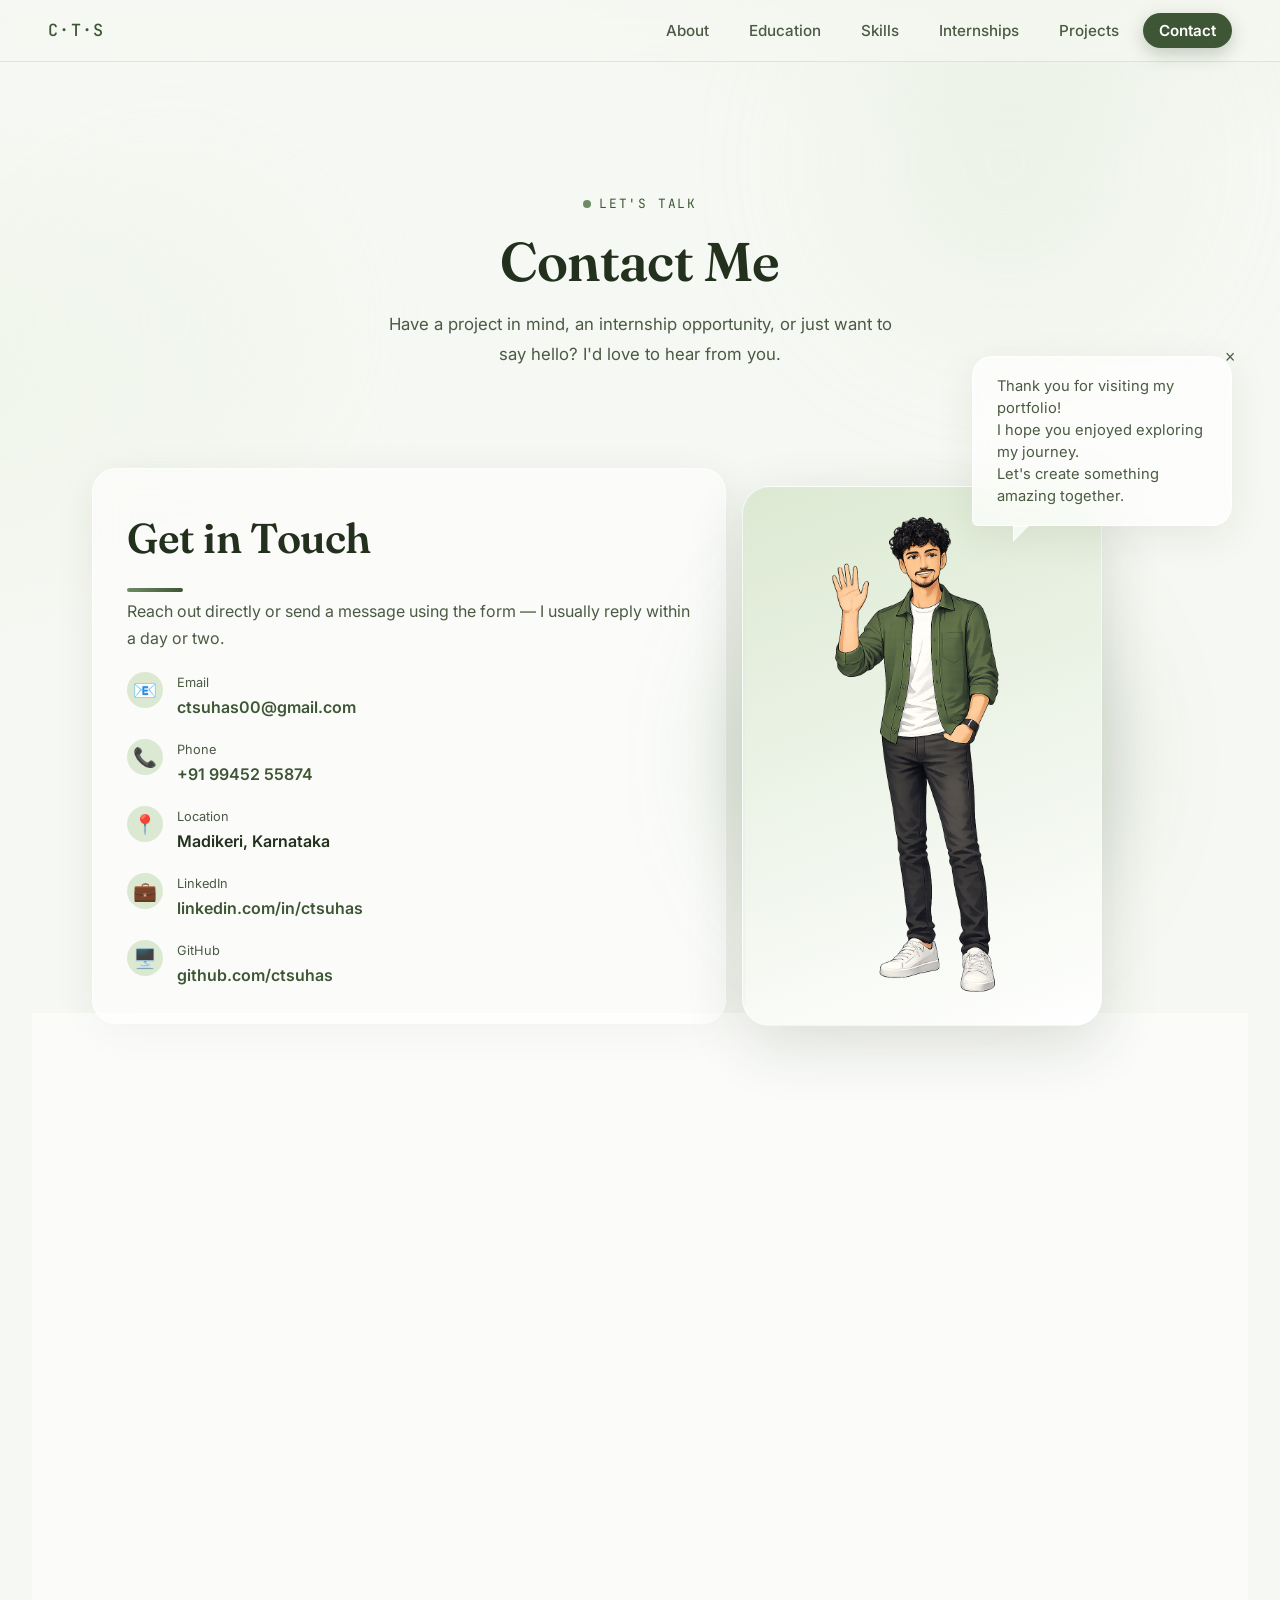
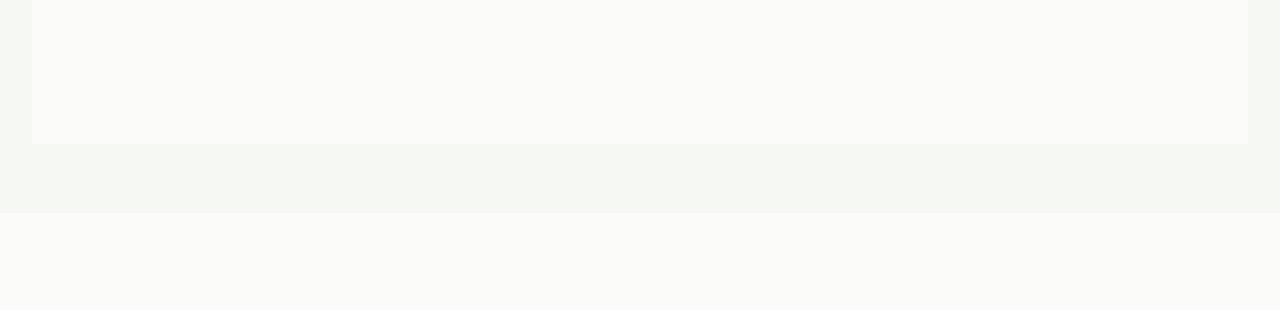
==== commit eba2ac5f: "Add portfolio favicon" ====
--- a/contact.html
+++ b/contact.html
@@ -146,12 +146,10 @@
 
         <input type="tel" name="phone" placeholder="Phone Number" required>
 
-        <input type="text" name="subject" placeholder="Subject" required>
-
         <textarea name="message" rows="7" placeholder="Write your message here..." required></textarea>
 
-        <button type="submit" id="contactSubmitBtn">Send Message</button>
-        <p class="form-status" id="formStatus" role="status" aria-live="polite"></p>
+        <button type="submit">Send Message</button>
+        <p class="form-status" id="formStatus"></p>
       </form>
     </section>
 
@@ -173,120 +171,16 @@
 
 <script src="script.js"></script>
 <script>
-  /* Contact form: validation + Formspree submission + loading/success/error
-     states + duplicate-submit prevention. Progressive enhancement — if JS
-     fails to load, the form still submits normally via its action/method.
-
-     >>> YOUR FORMSPREE ENDPOINT GOES ON THE <form> TAG ABOVE, IN THE
-     >>> action="..." ATTRIBUTE (currently https://formspree.io/f/mdavabdr).
-     >>> Replace that URL with your own endpoint from formspree.io — nothing
-     >>> in this script needs to change. */
-  (() => {
-    const form = document.getElementById('contactForm');
-    const status = document.getElementById('formStatus');
-    const submitBtn = document.getElementById('contactSubmitBtn');
-    if (!form || !status || !submitBtn) return;
-
-    const fields = {
-      name: form.querySelector('[name="name"]'),
-      email: form.querySelector('[name="email"]'),
-      phone: form.querySelector('[name="phone"]'),
-      subject: form.querySelector('[name="subject"]'),
-      message: form.querySelector('[name="message"]')
-    };
-
-    const emailPattern = /^[^\s@]+@[^\s@]+\.[^\s@]+$/;
-    const phonePattern = /^[0-9+\-\s()]{7,}$/;
-
-    let isSubmitting = false;
-    const defaultBtnText = submitBtn.textContent;
-
-    const setFieldError = (field, message) => {
-      field.style.borderColor = message ? '#B4432E' : '';
-      field.style.boxShadow = message ? '0 0 0 4px rgba(180,67,46,0.12)' : '';
-    };
-
-    const validate = () => {
-      let firstInvalid = null;
-      let ok = true;
-
-      const checks = [
-        [fields.name, fields.name.value.trim().length > 1],
-        [fields.email, emailPattern.test(fields.email.value.trim())],
-        [fields.phone, phonePattern.test(fields.phone.value.trim())],
-        [fields.subject, fields.subject.value.trim().length > 2],
-        [fields.message, fields.message.value.trim().length > 9]
-      ];
-
-      checks.forEach(([field, valid]) => {
-        setFieldError(field, valid ? '' : 'invalid');
-        if (!valid){
-          ok = false;
-          if (!firstInvalid) firstInvalid = field;
-        }
-      });
-
-      if (!ok && firstInvalid) firstInvalid.focus();
-      return ok;
-    };
-
-    // Clear a field's error state as soon as the person fixes it
-    Object.values(fields).forEach(field => {
-      field.addEventListener('input', () => setFieldError(field, ''));
+  // Contact-form submit feedback (progressive enhancement — form still works without JS)
+  const form = document.getElementById('contactForm');
+  const status = document.getElementById('formStatus');
+  if (form && status){
+    form.addEventListener('submit', () => {
+      status.textContent = 'Sending your message…';
     });
-
-    form.addEventListener('submit', async (e) => {
-      e.preventDefault();
-
-      if (isSubmitting) return; // duplicate-submit guard
-
-      status.textContent = '';
-      status.style.color = '';
-
-      if (!validate()){
-        status.textContent = 'Please fill in every field correctly before sending.';
-        status.style.color = '#B4432E';
-        return;
-      }
-
-      isSubmitting = true;
-      submitBtn.disabled = true;
-      submitBtn.textContent = 'Sending…';
-      status.textContent = 'Sending your message…';
-      status.style.color = '';
-
-      try {
-        const response = await fetch(form.action, {
-          method: 'POST',
-          body: new FormData(form),
-          headers: { 'Accept': 'application/json' }
-        });
-
-        if (response.ok){
-          status.textContent = 'Thanks — your message is on its way. I\'ll reply soon!';
-          status.style.color = 'var(--sage-deep)';
-          form.reset();
-        } else {
-          const data = await response.json().catch(() => null);
-          const errorMsg = data && data.errors && data.errors.length
-            ? data.errors.map(err => err.message).join(', ')
-            : 'Something went wrong sending your message. Please try again.';
-          status.textContent = errorMsg;
-          status.style.color = '#B4432E';
-        }
-      } catch (err) {
-        status.textContent = 'Network error — please check your connection and try again.';
-        status.style.color = '#B4432E';
-      } finally {
-        isSubmitting = false;
-        submitBtn.disabled = false;
-        submitBtn.textContent = defaultBtnText;
-      }
-    });
-  })();
+  }
 </script>
 </body>
 </html>
 
 <link rel="stylesheet" href="mobile.css">
-<header class="hero" style="min-height:52vh; padding-top:10px;"></header>
--- a/style.css
+++ b/style.css
@@ -1782,4 +1782,4 @@
   .hero-name{ font-size:2.2rem; }
   .btn{ width:100%; }
   .hero-actions{ flex-direction:column; }
-}
+}
